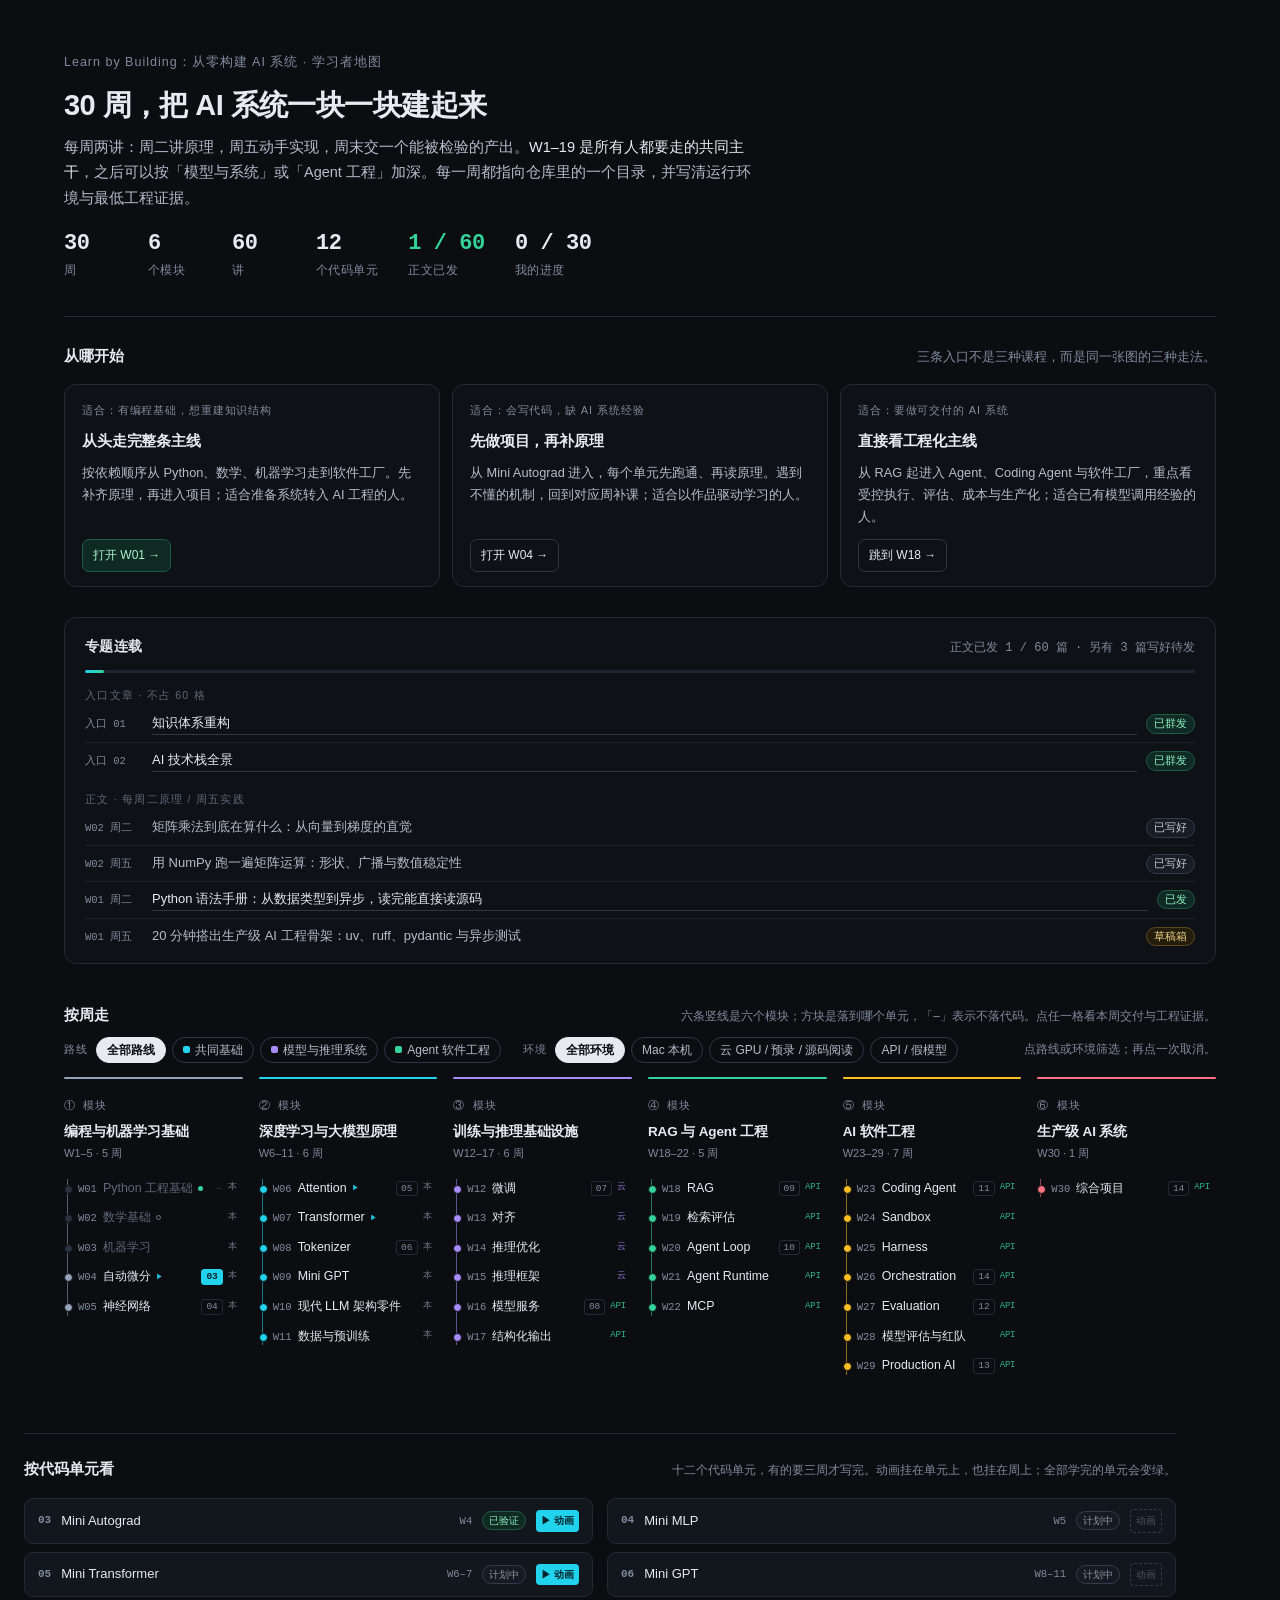
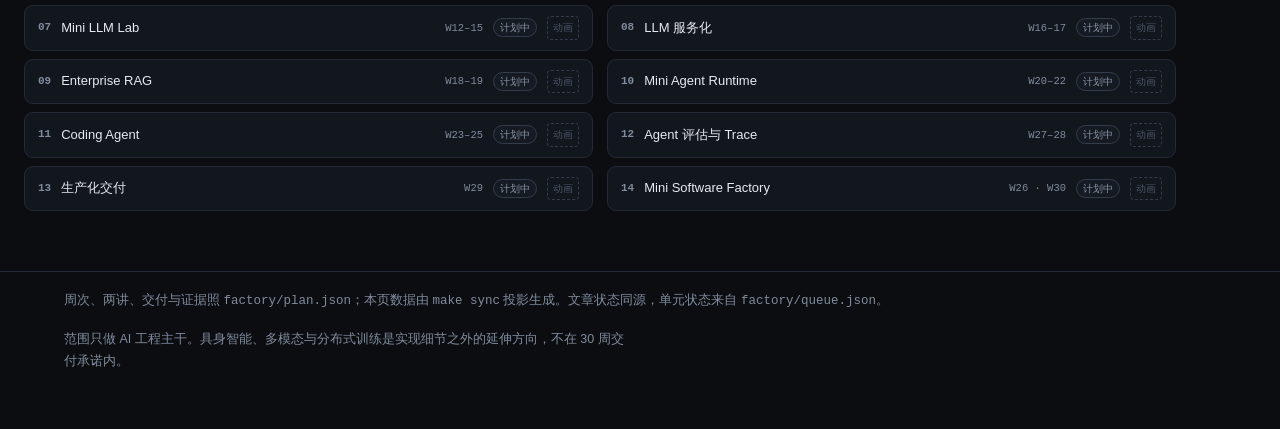
==== index.html @ 2b9fa630 "发布课程地图" ====
<!doctype html>
<html lang="zh-CN">
<head>
<meta charset="UTF-8">
<meta name="viewport" content="width=device-width, initial-scale=1">
<meta name="color-scheme" content="dark">
<title>30 周教学地图 · Learn by Building：从零构建 AI 系统</title>
<meta name="description" content="30 周、6 个模块、60 讲。先走共同主干，再按模型与系统 / Agent 工程分流；每一周都写清交付物、最低工程证据和运行环境。">
<style>
:root{
  --bg:#0b0d11; --bg2:#0e1116; --panel:#12161d; --panel2:#171c25;
  --line:#232a36; --line2:#2e3746;
  --ink:#e7eaf0; --ink2:#b6bdcb; --muted:#818b9c;
  --m1:#94a3b8; --m2:#22d3ee; --m3:#a78bfa; --m4:#34d399; --m5:#fbbf24; --m6:#fb7185;
  --ok:#34d399;
}
*{box-sizing:border-box}
html{-webkit-text-size-adjust:100%;scroll-behavior:smooth}
body{margin:0;background:var(--bg);color:var(--ink);
  font:400 15px/1.75 -apple-system,BlinkMacSystemFont,"PingFang SC","Hiragino Sans GB","Noto Sans SC","Microsoft YaHei",sans-serif;
  -webkit-font-smoothing:antialiased}
.mono{font-family:ui-monospace,SFMono-Regular,"SF Mono",Menlo,Consolas,monospace;font-variant-numeric:tabular-nums}
.wrap{max-width:1200px;margin:0 auto;padding:0 24px}
button{font:inherit}

/* 头 */
header.top{padding:52px 0 0}
.crumb{font-size:12.5px;color:var(--muted);letter-spacing:.08em}
h1{font-size:29px;line-height:1.35;margin:12px 0 10px;letter-spacing:-.02em;font-weight:600}
.lead{color:var(--ink2);font-size:14.5px;margin:0;max-width:700px}
.lead b{color:var(--ink);font-weight:500}
.stats{display:flex;flex-wrap:wrap;gap:30px;margin:22px 0 0}
.stat{min-width:54px}
.stat .v{font:600 22px/1 ui-monospace,monospace;letter-spacing:-.02em;color:var(--ink)}
.stat .v.ok{color:var(--ok)}
.stat .k{font-size:11.5px;color:var(--muted);margin-top:5px;letter-spacing:.04em}
.resume{display:flex;align-items:center;gap:14px;flex-wrap:wrap;margin:20px 0 0}
.resume[hidden]{display:none}
.resume button{cursor:pointer}
#resume-btn{display:inline-flex;align-items:center;gap:8px;background:#0f2a22;border:1px solid #1f5c46;color:#a8f3cd;border-radius:9px;padding:7px 13px;font-size:13px}
#resume-btn:hover{border-color:#2f8a68}
#resume-btn b{font-weight:600;color:#e7eaf0}
.linkbtn{background:none;border:0;color:var(--muted);font-size:12px;text-decoration:underline;text-underline-offset:3px;padding:2px}
.linkbtn:hover{color:var(--ink2)}

/* 入口：先选一条路 */
.entry{margin:36px 0 0;border-top:1px solid var(--line);padding-top:26px}
.ehead{display:flex;justify-content:space-between;align-items:baseline;gap:14px;flex-wrap:wrap;margin-bottom:14px}
.ehead h2{font-size:15px;font-weight:600;margin:0}
.ehead p{margin:0;font-size:12.5px;color:var(--muted)}
.ecards{display:grid;grid-template-columns:repeat(3,minmax(0,1fr));gap:12px}
.ecard{display:flex;flex-direction:column;gap:8px;background:var(--bg2);border:1px solid var(--line);border-radius:12px;padding:16px 17px 14px;text-align:left}
.ecard .who{font-size:11px;letter-spacing:.08em;color:var(--muted)}
.ecard h3{font-size:15px;margin:0;font-weight:600;letter-spacing:-.01em}
.ecard p{margin:0;font-size:12.8px;line-height:1.7;color:var(--ink2);flex:1}
.ecard .go{align-self:flex-start;margin-top:4px;background:transparent;border:1px solid var(--line2);color:var(--ink);border-radius:7px;padding:5px 10px;font-size:12px;cursor:pointer}
.ecard .go:hover{border-color:var(--ink2);background:var(--panel2)}
.ecard .go.primary{background:#0f2a22;border-color:#1f5c46;color:#a8f3cd}
.ecard .go.primary:hover{border-color:#2f8a68}

/* 连载进度 */
.serial{margin:30px 0 0;border:1px solid var(--line);border-radius:12px;background:var(--bg2);padding:16px 20px 10px}
.lv-top{display:flex;justify-content:space-between;align-items:baseline;gap:12px;flex-wrap:wrap}
.lv-top h2{font-size:14px;font-weight:600;margin:0;letter-spacing:.02em;white-space:nowrap}
.lv-n{font:400 12px/1.4 ui-monospace,monospace;color:var(--muted);text-align:right}
.lv-bar{height:3px;border-radius:2px;background:#1d2531;margin:11px 0 2px;overflow:hidden}
.lv-bar i{display:block;height:100%;width:0;background:linear-gradient(90deg,#22d3ee,#34d399);border-radius:2px;transition:width .5s}
.lv-list{margin-top:2px}
.lv-grp{font-size:10.5px;letter-spacing:.12em;color:#5f6878;padding:11px 0 2px}
.lv-item{display:flex;align-items:baseline;gap:9px;padding:7px 0;border-top:1px solid #1b222c;font-size:13px;line-height:1.6}
.lv-grp + .lv-item{border-top:0}
.lv-item .w{font:500 10.5px/1 ui-monospace,monospace;color:var(--muted);flex:none;width:58px;padding-top:3px}
.lv-item .tt{flex:1;min-width:0;color:var(--ink2)}
.lv-item a.tt{color:var(--ink);text-decoration:none;border-bottom:1px solid #2e3746}
.lv-item a.tt:hover{border-color:#22d3ee;color:#a5f3fc}
.lv-more{margin:8px 0 4px;background:none;border:1px dashed var(--line2);color:var(--muted);border-radius:7px;padding:5px 10px;font-size:12px;cursor:pointer}
.lv-more:hover{color:var(--ink2);border-color:#3c4757}
.st{font-size:10.5px;line-height:1.5;padding:1px 7px;border-radius:999px;flex:none;white-space:nowrap}
.st.live{color:#8ef0c4;background:#0f2a22;border:1px solid #1f5c46}
.st.draft{color:#f3d68a;background:#241d0c;border:1px solid #5c4a1f}
.st.written{color:#c4ccda;background:#171c25;border:1px solid #333c4b}
.st.planned{color:#5b6577;background:transparent;border:1px dashed #333c4b}

/* 筛选 */
.filters{display:flex;flex-wrap:wrap;gap:10px 22px;align-items:center;margin:0 0 14px}
.fgroup{display:flex;flex-wrap:wrap;gap:6px;align-items:center}
.fl{font-size:11px;letter-spacing:.1em;color:var(--muted);margin-right:2px}
.fchip{display:inline-flex;align-items:center;gap:5px;background:transparent;border:1px solid var(--line2);color:var(--ink2);border-radius:999px;padding:3px 10px;font-size:12px;cursor:pointer;line-height:1.5}
.fchip i{width:7px;height:7px;border-radius:2px;display:inline-block;background:currentColor}
.fchip:hover{border-color:#465264;color:var(--ink)}
.fchip[aria-pressed="true"]{background:#e7eaf0;border-color:#e7eaf0;color:#0b0d11;font-weight:600}
.fnote{font-size:11.5px;color:var(--muted);margin-left:auto}

/* 六列 */
.striphead{display:flex;justify-content:space-between;align-items:baseline;gap:12px;margin:0 0 8px}
.striphead h2{font-size:15px;font-weight:600;margin:0;white-space:nowrap}
.striphead .p{font-size:12px;color:var(--muted)}
.grid{display:grid;grid-template-columns:repeat(6,minmax(0,1fr));gap:16px;align-items:start}

.col .bar{height:2px;border-radius:2px;margin-bottom:12px}
.col .ch{margin-bottom:10px}
.col .no{font:500 10.5px/1 ui-monospace,monospace;color:var(--muted);letter-spacing:.1em}
.col .nm{display:block;font-size:13.5px;font-weight:600;line-height:1.45;margin-top:5px;letter-spacing:-.01em}
.col .wk{display:block;font-size:11px;color:var(--muted);margin-top:3px}
.col .rail{position:relative;padding-left:14px}
.col .rail::before{content:"";position:absolute;left:3px;top:5px;bottom:5px;width:1px;background:var(--railc,#242c39);opacity:.55}

.row{
  display:flex;align-items:baseline;gap:5px;width:100%;text-align:left;cursor:pointer;
  font:inherit;color:var(--ink);background:transparent;border:0;border-radius:6px;
  padding:5px 6px 5px 0;margin:0 0 1px;position:relative;transition:background .14s,opacity .14s
}
.row::before{
  content:"";position:absolute;left:-14px;top:11px;width:7px;height:7px;border-radius:50%;
  background:var(--dot,#242c39);border:1.5px solid var(--bg);box-sizing:content-box
}
.row:hover{background:var(--panel2)}
.row:focus-visible{outline:2px solid var(--line2);outline-offset:2px}
.row .w{font:500 10.5px/1 ui-monospace,monospace;color:var(--muted);flex:none;width:20px}
.row .t{font-size:12.4px;line-height:1.5;flex:1;min-width:0}
.row .u{font:500 9.5px/1 ui-monospace,monospace;flex:none;color:var(--muted);padding:2px 4px;border-radius:3px;border:1px solid var(--line);align-self:center;margin-top:1px}
.row .u.on{color:#06232a;background:#22d3ee;border-color:#22d3ee;font-weight:700}
.row .u.none{border:0;color:#414a5a;padding:0 1px}
.row .e{font:500 9px/1 ui-monospace,monospace;flex:none;color:var(--muted);align-self:center;opacity:.85;letter-spacing:-.02em}
.row .e.gpu{color:var(--m3)}
.row .e.api{color:var(--m4)}
.row .ck{color:var(--ok);font-size:10px;line-height:1;flex:none;align-self:center}
.row.anim .t::after{content:"▶";font-size:7px;color:#22d3ee;margin-left:5px;vertical-align:middle;opacity:.9}
.row.dimbase .t{color:#5f6878}
.row.dim{opacity:.28}
.row.dim:hover{background:transparent}
.row.done .t{color:#6d7788}
.row.done .t::before{content:"";display:inline-block;width:5px;height:5px;border-radius:50%;background:var(--ok);margin-right:6px;vertical-align:middle;opacity:.9}

/* 单元轨道 */
.unitsec{margin:52px 0 0}
.uh{display:flex;justify-content:space-between;align-items:baseline;gap:12px;border-top:1px solid var(--line);padding-top:22px;margin-bottom:4px}
.uh h2{font-size:15px;font-weight:600;margin:0;white-space:nowrap}
.uh .p{font-size:12px;color:var(--muted);max-width:520px;text-align:right}
.utrack{display:grid;grid-template-columns:repeat(2,minmax(0,1fr));gap:8px 14px;margin-top:16px}
.ucard{
  display:flex;align-items:center;gap:10px;width:100%;text-align:left;
  background:var(--panel);border:1px solid var(--line);border-radius:9px;
  padding:10px 13px;font:inherit;color:var(--ink);transition:border-color .15s,background .15s
}
.ucard:hover{border-color:var(--line2);background:var(--panel2)}
.ucard.done{border-color:#1f5c46}
.ucard .n{font:600 11px/1 ui-monospace,monospace;color:var(--muted);flex:none}
.ucard .nm{font-size:13px;font-weight:500;flex:1;min-width:0;white-space:nowrap;overflow:hidden;text-overflow:ellipsis}
.ucard .wks{font:400 10.5px/1 ui-monospace,monospace;color:var(--muted);flex:none}
.ucard .st{font-size:10px;padding:1px 6px;border-radius:999px;flex:none}
.ucard .st.ok{color:#8ef0c4;background:#0f2a22;border:1px solid #1f5c46}
.ucard .st.plan{color:#8a94a6;background:#161b23;border:1px solid #333c4b}
.ucard .sw{font-size:10px;color:#06232a;background:#22d3ee;border-radius:4px;padding:2px 5px;flex:none;font-weight:700}
.ucard .sw.off{color:#4b5464;background:transparent;border:1px dashed #333c4b;font-weight:400}

/* 抽屉 */
.scrim{position:fixed;inset:0;background:rgba(4,6,10,.62);backdrop-filter:blur(2px);opacity:0;pointer-events:none;transition:opacity .22s;z-index:70}
.scrim.on{opacity:1;pointer-events:auto}
.drawer{
  position:fixed;z-index:80;top:0;right:0;bottom:0;width:min(500px,100vw);
  background:var(--panel);border-left:1px solid var(--line2);box-shadow:-24px 0 60px rgba(0,0,0,.5);
  transform:translateX(102%);visibility:hidden;
  transition:transform .3s cubic-bezier(.2,.8,.2,1),visibility 0s linear .3s;
  overflow-y:auto;padding:26px 26px 44px
}
.drawer.open{transform:none;visibility:visible;transition:transform .3s cubic-bezier(.2,.8,.2,1),visibility 0s}
.drawer .x{position:absolute;top:16px;right:16px;width:30px;height:30px;border-radius:50%;
  border:1px solid var(--line2);background:var(--panel2);color:var(--ink2);font-size:15px;line-height:1;cursor:pointer}
.drawer .x:hover{border-color:var(--ink2);color:var(--ink)}
.dhead{border-bottom:1px solid var(--line);padding-bottom:16px;margin-bottom:18px}
.chips{display:flex;flex-wrap:wrap;gap:6px;margin-bottom:10px}
.chip{display:inline-flex;align-items:center;gap:5px;font-size:11.5px;color:var(--ink2);border:1px solid var(--line2);border-radius:999px;padding:1px 9px}
.chip i{width:8px;height:8px;border-radius:2px;display:inline-block}
.chip.wk{color:#06232a;background:#e7eaf0;border-color:#e7eaf0;font-weight:700;font-family:ui-monospace,monospace}
.chip.env.local{color:#c4ccda}
.chip.env.gpu{color:#d7c9ff;border-color:#4a3c72}
.chip.env.api{color:#a8f3cd;border-color:#1f5c46}
.drawer h3{font-size:23px;line-height:1.4;margin:0;font-weight:600;letter-spacing:-.015em;padding-right:34px}
.pair{display:grid;grid-template-columns:1fr 1fr;gap:10px;margin:0 0 18px}
.pair .p{background:var(--panel2);border:1px solid var(--line);border-radius:9px;padding:11px 13px}
.pair .p .d{display:flex;align-items:center;gap:6px;font-size:10.5px;color:var(--muted);letter-spacing:.06em;margin-bottom:5px}
.pair .p .t{font-size:13px;line-height:1.55;color:var(--ink)}
.pair .p .lnk{display:inline-block;margin-top:7px;font-size:11.5px;color:#a5f3fc;text-decoration:none;border-bottom:1px solid #1f5c46}
.pair .p .lnk:hover{border-color:#22d3ee}
.pub{display:inline-block;width:5px;height:5px;border-radius:50%;margin-left:5px;vertical-align:middle;flex:none}
.pub.live{background:#34d399}
.pub.draft{background:#fbbf24}
.pub.written{background:transparent;border:1px solid #6b7789}
.fld{margin:0 0 18px}
.fld .lb{font-size:11px;letter-spacing:.1em;color:var(--muted);margin-bottom:6px}
.fld p{margin:0;font-size:14px;color:var(--ink2);line-height:1.75}
.fld .val{font-size:14px;color:var(--ink);background:var(--panel2);border-left:2px solid var(--ok);border-radius:0 6px 6px 0;padding:7px 12px}
.fld .val.proof{border-left-color:#22d3ee;color:var(--ink2);font-size:13.5px;line-height:1.7}
.fld .envline{font-size:13.5px;color:var(--ink2);line-height:1.7}
.fld .envline b{color:var(--ink);font-weight:500}
.donebtn{display:flex;justify-content:space-between;align-items:center;gap:12px;width:100%;
  background:transparent;border:1px dashed var(--line2);border-radius:9px;padding:10px 14px;
  color:var(--ink2);font-size:13.5px;cursor:pointer;margin:2px 0 16px;text-align:left}
.donebtn:hover{border-color:#465264;color:var(--ink)}
.donebtn.on{background:#0f2a22;border:1px solid #1f5c46;color:#a8f3cd}
.donebtn small{color:var(--muted);font-size:11px}
.donebtn.on small{color:#6fae93}
.acts{display:flex;flex-direction:column;gap:8px}
.acts a,.acts .dis{
  display:flex;align-items:center;justify-content:space-between;gap:10px;
  padding:10px 14px;border:1px solid var(--line2);border-radius:9px;
  text-decoration:none;font:inherit;font-size:13.5px;color:var(--ink);background:var(--panel2)
}
.acts a:hover{border-color:var(--ink2)}
.acts .go{border-color:#1f5c46;background:#0f2a22;color:#a8f3cd}
.acts .go:hover{border-color:#2f8a68}
.acts .dis{border-style:dashed;color:#5b6577;cursor:default}
.acts small{color:var(--muted);font-size:11.5px}
.acts .dis small{color:#5b6577}
.dnav{display:flex;justify-content:space-between;gap:8px;margin-top:22px;border-top:1px solid var(--line);padding-top:14px}
.dnav button{background:transparent;border:0;color:var(--muted);font:inherit;font-size:12.5px;cursor:pointer;padding:4px 0;text-align:left}
.dnav button:hover{color:var(--ink)}

footer{margin:60px 0 0;border-top:1px solid var(--line);font-size:12.5px;color:var(--muted)}
footer .wrap{display:flex;justify-content:space-between;gap:16px;flex-wrap:wrap;padding-top:18px;padding-bottom:56px}
footer .note{max-width:560px}

@media(max-width:1000px){
  .grid{grid-template-columns:repeat(3,minmax(0,1fr))}
  .utrack{grid-template-columns:1fr}
  .uh{flex-direction:column}.uh .p{text-align:left}
  .ecards{grid-template-columns:1fr}
  .fnote{margin-left:0;width:100%}
}
@media(max-width:620px){
  .grid{grid-template-columns:repeat(2,minmax(0,1fr));gap:14px}
  h1{font-size:23px}
  .pair{grid-template-columns:1fr}
  .drawer{padding:22px 18px 40px}
  .row .e{display:none}
}
@media(prefers-reduced-motion:reduce){
  html{scroll-behavior:auto}
  .row,.fchip,.ucard,.drawer,.scrim,.lv-bar i{transition:none}
}
</style>
</head>
<body>

<header class="top"><div class="wrap">
  <div class="crumb">Learn by Building：从零构建 AI 系统 · 学习者地图</div>
  <h1>30 周，把 AI 系统一块一块建起来</h1>
  <p class="lead">每周两讲：周二讲原理，周五动手实现，周末交一个能被检验的产出。<b>W1–19 是所有人都要走的共同主干</b>，之后可以按「模型与系统」或「Agent 工程」加深。每一周都指向仓库里的一个目录，并写清运行环境与最低工程证据。</p>
  <div class="stats" id="stats"></div>
  <div class="resume" id="resume" hidden>
    <button id="resume-btn" type="button">继续上次：<b id="resume-t"></b> →</button>
    <button id="reset-done" class="linkbtn" type="button">清空我的进度</button>
  </div>
</div></header>

<div class="wrap">
  <section class="entry" aria-labelledby="entry-h">
    <div class="ehead">
      <h2 id="entry-h">从哪开始</h2>
      <p>三条入口不是三种课程，而是同一张图的三种走法。</p>
    </div>
    <div class="ecards">
      <div class="ecard">
        <span class="who">适合：有编程基础，想重建知识结构</span>
        <h3>从头走完整条主线</h3>
        <p>按依赖顺序从 Python、数学、机器学习走到软件工厂。先补齐原理，再进入项目；适合准备系统转入 AI 工程的人。</p>
        <button class="go primary" type="button" data-open="1">打开 W01 →</button>
      </div>
      <div class="ecard">
        <span class="who">适合：会写代码，缺 AI 系统经验</span>
        <h3>先做项目，再补原理</h3>
        <p>从 Mini Autograd 进入，每个单元先跑通、再读原理。遇到不懂的机制，回到对应周补课；适合以作品驱动学习的人。</p>
        <button class="go" type="button" data-open="4">打开 W04 →</button>
      </div>
      <div class="ecard">
        <span class="who">适合：要做可交付的 AI 系统</span>
        <h3>直接看工程化主线</h3>
        <p>从 RAG 起进入 Agent、Coding Agent 与软件工厂，重点看受控执行、评估、成本与生产化；适合已有模型调用经验的人。</p>
        <button class="go" type="button" id="go-agent">跳到 W18 →</button>
      </div>
    </div>
  </section>
</div>

<div class="wrap">
  <section class="serial" aria-labelledby="lv-h">
    <div class="lv-top">
      <h2 id="lv-h">专题连载</h2>
      <span class="lv-n" id="lv-n"></span>
    </div>
    <div class="lv-bar" aria-hidden="true"><i id="lv-fill"></i></div>
    <div class="lv-list" id="lv-list"></div>
  </section>
</div>

<div class="wrap" style="margin-top:38px">
  <div class="striphead">
    <h2>按周走</h2>
    <span class="p">六条竖线是六个模块；方块是落到哪个单元，「–」表示不落代码。点任一格看本周交付与工程证据。</span>
  </div>
  <div class="filters" id="filters">
    <div class="fgroup" data-k="track"><span class="fl">路线</span></div>
    <div class="fgroup" data-k="env"><span class="fl">环境</span></div>
    <span class="fnote" id="fnote"></span>
  </div>
  <div class="grid" id="grid"></div>
</div>

<section class="wrap unitsec">
  <div class="uh">
    <h2>按代码单元看</h2>
    <span class="p">十二个代码单元，有的要三周才写完。动画挂在单元上，也挂在周上；全部学完的单元会变绿。</span>
  </div>
  <div class="utrack" id="utrack"></div>
</section>

<footer><div class="wrap">
  <span>周次、两讲、交付与证据照 <span class="mono">factory/plan.json</span>；本页数据由 <span class="mono">make sync</span> 投影生成。文章状态同源，单元状态来自 <span class="mono">factory/queue.json</span>。</span>
  <span class="note">范围只做 AI 工程主干。具身智能、多模态与分布式训练是实现细节之外的延伸方向，不在 30 周交付承诺内。</span>
</div></footer>

<div class="scrim" id="scrim"></div>
<aside class="drawer" id="drawer" role="dialog" aria-modal="true" aria-labelledby="drawer-title" aria-hidden="true"></aside>

<script>
/* plan:start */
/* 由 scripts/plan_sync.py 从 plan.json + queue.json 生成，勿手改（make sync） */
const MODULES = [
  {id:'m1', no:'①', name:'编程与机器学习基础', weeks:'W1–5', color:'#94a3b8',
   desc:'先把工具链、数学直觉和梯度下降跑通。前三周没有代码单元，是 03 的前置。'},
  {id:'m2', no:'②', name:'深度学习与大模型原理', weeks:'W6–11', color:'#22d3ee',
   desc:'注意力 → Transformer → 分词 → GPT → 架构零件 → 数据。六周下来，一个语言模型的每个零件都亲手写过。'},
  {id:'m3', no:'③', name:'训练与推理基础设施', weeks:'W12–17', color:'#a78bfa',
   desc:'微调、对齐、推理优化、推理框架、服务化、结构化输出。模型能跑之后，问题变成怎么用得动、用得起、输出能不能被程序接住。'},
  {id:'m4', no:'④', name:'RAG 与 Agent 工程', weeks:'W18–22', color:'#34d399',
   desc:'把模型变成系统。RAG 解决「它不知道」，Agent Runtime 解决「它做不完」，MCP 解决「它接不上」。'},
  {id:'m5', no:'⑤', name:'AI 软件工程', weeks:'W23–29', color:'#fbbf24',
   desc:'让模型去改代码。难点不在生成，在受控、可验证、可回滚；Harness 与评估是这一段的骨架。'},
  {id:'m6', no:'⑥', name:'生产级 AI 系统', weeks:'W30', color:'#fb7185',
   desc:'综合项目。前面所有零件串成一条从需求到 PR 的流水线。'},
];

const TRACKS = [
  {id:'core', name:'共同基础', color:'#22d3ee', weeks:[1, 2, 3, 4, 5, 6, 7, 8, 9, 10, 11], desc:'Python、数学、机器学习、Autograd、MLP、Transformer、Tokenizer 与 Mini GPT。学完一个语言模型的每个零件，再决定往哪条线走。'},
  {id:'model', name:'模型与推理系统', color:'#a78bfa', weeks:[12, 13, 14, 15, 16, 17, 27, 28, 29], desc:'训练、微调、对齐、推理优化、推理框架与服务化；W27–29 回到评估与生产化。作品：Mini LLM Lab、LLM 服务。不承诺分布式训练实现与算子/编译器开发，软件栈只读到源码层。'},
  {id:'agent', name:'Agent 软件工程', color:'#34d399', weeks:[14, 15, 16, 17, 18, 19, 20, 21, 22, 23, 24, 25, 26, 27, 28, 29, 30], desc:'W14–17 补推理基础与服务化，W18 起进入 RAG、Agent Runtime、Coding Agent 与软件工厂；W27–29 与模型线合流到评估与生产化。W12–13 微调/对齐为选修。'},
];

const WEEKS = [
  {w:1, m:'m1', t:'Python 工程基础', th:'Python 语法与惯用法全览：读到能读源码', pr:'搭建可测试的 LLM 客户端工程骨架', ac:'可运行项目骨架（含离线单测）', env:'local', proof:'pytest 全绿，测试注入 dummy key、不依赖真实 API key；ruff 与 mypy 通过；未配置 key 时启动报 ValidationError。', p:[{s:'theory', t:'Python 语法手册：从数据类型到异步，读完能直接读源码', st:'live', url:'https://mp.weixin.qq.com/s?__biz=MzYyNDcwNzQzMg==&mid=2247484901&idx=1&sn=e11b66ea460ec1680c7d186e06a924df'}, {s:'practice', t:'20 分钟搭出生产级 AI 工程骨架：uv、ruff、pydantic 与异步测试', st:'draft'}], u:null},
  {w:2, m:'m1', t:'数学基础', th:'向量、矩阵与梯度直觉', pr:'用 NumPy 实现矩阵运算实验', ac:'数值实验 Notebook', env:'local', proof:'矩阵乘法与梯度数值能对上手算；Notebook 从空环境可重跑。', p:[{s:'theory', t:'矩阵乘法到底在算什么：从向量到梯度的直觉', st:'written'}, {s:'practice', t:'用 NumPy 跑一遍矩阵运算：形状、广播与数值稳定性', st:'written'}], u:null},
  {w:3, m:'m1', t:'机器学习', th:'线性回归与梯度下降', pr:'从零训练线性回归', ac:'loss 曲线与预测', env:'local', proof:'固定种子下 loss 曲线可复现；训练集与测试集指标分开报告。', u:null},
  {w:4, m:'m1', t:'自动微分', th:'计算图与链式法则', pr:'实现 Mini Autograd', ac:'自动求导测试', env:'local', proof:'数值微分对拍通过；同一计算图连续两次运行结果逐字节一致。', u:'03'},
  {w:5, m:'m1', t:'神经网络', th:'MLP、激活函数与优化器', pr:'实现并训练 Mini MLP', ac:'可复现实验', env:'local', proof:'矩阵实现比标量实现有量级提速；softmax 在极端输入下不溢出。', u:'04'},
  {w:6, m:'m2', t:'Attention', th:'Q/K/V 与注意力计算', pr:'实现 Self-Attention', ac:'张量形状与单测', env:'local', proof:'单头与多头输出形状可对照；掩码写错能被单测抓到。', u:'05'},
  {w:7, m:'m2', t:'Transformer', th:'Transformer Block 结构', pr:'实现 Decoder Block', ac:'最小模型模块', env:'local', proof:'Decoder Block 输出形状与因果性测试通过；残差与 LayerNorm 位置有对照。', u:'05'},
  {w:8, m:'m2', t:'Tokenizer', th:'BPE 与 Token 化', pr:'实现简化 BPE Tokenizer', ac:'编码/解码实验', env:'local', proof:'编码后再解码可还原原文；特殊 token 与未知字符行为有测试。', u:'06'},
  {w:9, m:'m2', t:'Mini GPT', th:'GPT 训练与生成全流程', pr:'训练字符级 Mini GPT', ac:'可生成文本模型', env:'local', proof:'固定种子可复现；能生成连贯短文本；语料规模与算力上限写清楚。', u:'06'},
  {w:10, m:'m2', t:'现代 LLM 架构零件', th:'RoPE、RMSNorm、SwiGLU、MoE', pr:'给 Mini GPT 换 RoPE 或 RMSNorm，并估算稠密/MoE 的激活参数与显存', ac:'loss、参数量、激活参数与显存估算表', env:'local', proof:'换成 RoPE 或 RMSNorm 的前后对照；loss、参数量与激活参数可复跑；显存只做估算并写清假设（不做本机实测对照）。', u:'06'},
  {w:11, m:'m2', t:'数据与预训练', th:'训练数据管线', pr:'复用 Mini GPT 搭数据管线与监控，记录训练预算', ac:'可复现训练脚本 + 数据统计 + 预算表', env:'local', proof:'数据统计与去重报告；训练脚本一键复跑；loss 监控与训练预算有记录。', u:'06'},
  {w:12, m:'m3', t:'微调', th:'SFT、LoRA、QLoRA 与蒸馏的边界', pr:'在固定算力预算下完成 LoRA/QLoRA 对照', ac:'微调前后对比 + 成本表（标注硬件）', env:'gpu', proof:'微调前后指标对比；模型、数据量、硬件、耗时与费用全部标注；写清为什么选这个 PEFT 方案；说明蒸馏能迁移什么、不能迁移什么。', u:'07'},
  {w:13, m:'m3', t:'对齐', th:'偏好优化：RLHF、DPO、GRPO 与 RLVR 的区别', pr:'在 finetune/ 实现简化 DPO，并对比 DPO/GRPO 的数据与算力要求', ac:'指标与案例分析 + 方法取舍（标注硬件）', env:'gpu', proof:'DPO 实验有偏好数据与指标；失败样例能归因；写清为什么选 DPO 而不是 PPO/GRPO，以及数据与算力代价。', u:'07'},
  {w:14, m:'m3', t:'推理优化', th:'Prefill、Decode、KV Cache', pr:'在 inference/ 比较精度、批处理与后端配置', ac:'延迟/吞吐/成本报告（标注硬件与软件栈）+ 效率对照表', env:'gpu', proof:'固定模型、输入长度与并发，报告 TTFT、吞吐与 p95；记录驱动、框架、算子库版本与单位请求成本；MoE、蒸馏、量化同表对照，写明各自省什么、什么条件下失效。', u:'07'},
  {w:15, m:'m3', t:'推理框架', th:'PagedAttention、请求调度与软件栈分层', pr:'读 vLLM/SGLang 的调度与 KV Cache，并在云 GPU 或预录上验证', ac:'吞吐/显存/首 token + 软件栈分层报告', env:'gpu', proof:'同一模型不同配置的吞吐、显存与首 token 报告；写清驱动/运行时/算子/框架各层版本与限制；云 GPU 或预录来源可追溯。', u:'07'},
  {w:16, m:'m3', t:'模型服务', th:'API、流式输出与可靠性', pr:'构建可切换后端的 LLM 服务（假模型/本地/云 API）', ac:'可调用服务 + 部署边界说明 + 单次请求成本估算', env:'api', proof:'无 GPU、无 API key 时用假模型跑通；流式、超时、重试与限流有测试；写清部署位置、访问边界、数据留存与单次请求成本。', u:'08'},
  {w:17, m:'m3', t:'结构化输出', th:'约束解码与 JSON schema', pr:'给服务加输出校验、降级与后端差异测试', ac:'解析失败率与延迟增量对比', env:'api', proof:'解析失败率前后对比；非法 JSON 有重试与降级路径；记录不同后端对 schema 与约束解码的支持差异。', u:'08'},
  {w:18, m:'m4', t:'RAG', th:'文档到检索增强生成', pr:'构建基础 RAG', ac:'带引用问答', env:'api', proof:'回答带引用；检索命中与失败案例各保留一组。', u:'09'},
  {w:19, m:'m4', t:'检索评估', th:'Hybrid Search 与 Reranker', pr:'构建检索评测集', ac:'Recall/相关性报告', env:'api', proof:'评测集固定；Recall 与相关性报告可复跑；Reranker 前后有对比。', u:'09'},
  {w:20, m:'m4', t:'Agent Loop', th:'ReAct、工具调用与状态', pr:'实现 Mini Agent Loop + 5 条回归用例', ac:'可调用工具的 Agent + 通过率基线', env:'api', proof:'5 条回归用例可复跑；工具调用有 Trace；危险操作被拦截；其中一条用例记录单次任务的模型调用次数与 token 消耗。', u:'10'},
  {w:21, m:'m4', t:'Agent Runtime', th:'工具注册、记忆与追踪', pr:'实现 Tool Registry', ac:'可追踪运行记录', env:'api', proof:'工具注册、权限与预算生效；一次失败能定位到具体步骤。', u:'10'},
  {w:22, m:'m4', t:'MCP', th:'能力发现与调用的标准接口', pr:'写最小 MCP server 与 client', ac:'可被调用的 MCP 工具', env:'api', proof:'最小 MCP server/client 可被调用；能力发现与错误路径有记录。', u:'10'},
  {w:23, m:'m5', t:'Coding Agent', th:'仓库上下文与任务拆解', pr:'构建只读仓库问答 Agent', ac:'仓库分析报告', env:'api', proof:'完成一个真实 Issue；有 diff 与 Trace；越权路径被拒绝。', u:'11'},
  {w:24, m:'m5', t:'Sandbox', th:'执行隔离与 Git Worktree', pr:'实现受控命令执行', ac:'隔离执行实验', env:'api', proof:'隔离执行实验；命令白名单与超时生效；越界写入被拒绝。', u:'11'},
  {w:25, m:'m5', t:'Harness', th:'模型之外的运行与控制层', pr:'同一模型换两套 Harness 对照', ac:'成功率与失败分布（复用 W20 回归集）', env:'api', proof:'同一模型换两套 Harness 的成功率对比；失败分布可解释（复用 W20 用例）。', u:'11'},
  {w:26, m:'m5', t:'Orchestration', th:'任务图与并行协作', pr:'实现任务编排器', ac:'多步骤任务运行', env:'api', proof:'多步骤任务可跑；并行冲突有处理；失败后可恢复。', u:'14'},
  {w:27, m:'m5', t:'Evaluation', th:'Agent 测试与 Trace', pr:'把 W20 回归集扩成评估与回归测试，并固定模型/硬件/预算', ac:'评估报告 + 回归基线 + 评测成本', env:'api', proof:'回归基线可复跑；失败样例能归因到步骤；改动前后可对比；记录模型版本、硬件与单次评测成本。', u:'12'},
  {w:28, m:'m5', t:'模型评估与红队', th:'模型评估：benchmark、LLM-as-judge 与评测集（双主题，与周五各自独立）', pr:'模型评估；Agent 红队：工具注入、越权与数据外泄（仅限自有系统）', ac:'模型评估报告 + 红队报告与拦截点', env:'api', proof:'评测集与 LLM-as-judge 局限写清楚；红队报告注明授权范围与拦截点；列出模型、数据与工具三类资产的访问边界。', u:'12'},
  {w:29, m:'m5', t:'Production AI', th:'安全、成本、观测与部署', pr:'为项目加入监控、限额、部署边界与上游算力不可用降级', ac:'部署版服务 + 一次算力中断演练', env:'api', proof:'一次上游算力/模型服务中断演练；超限与区域/访问边界有明确行为；能定位到单次请求并核算成本。', u:'13'},
  {w:30, m:'m6', t:'综合项目', th:'Software Factory 架构', pr:'端到端构建与演示，带预算上限与模型路由', ac:'可演示的 Mini Factory + 成本上限', env:'api', proof:'完整演示一次交付；门禁不过不产出；失败可恢复；整条流水线有预算上限与模型切换策略；写明无最新 GPU、预算受限时做了哪些取舍。', u:'14'},
];

const UNITS = [
  {no:'03', name:'Mini Autograd', id:'03-mini-autograd', stage:'verified', wks:'W4', anim:'anim/backprop.html'},
  {no:'04', name:'Mini MLP', id:'04-mini-mlp', stage:'planned', wks:'W5'},
  {no:'05', name:'Mini Transformer', id:'05-mini-transformer', stage:'planned', wks:'W6–7', anim:'anim/attention.html'},
  {no:'06', name:'Mini GPT', id:'06-mini-gpt', stage:'planned', wks:'W8–11'},
  {no:'07', name:'Mini LLM Lab', id:'07-mini-llm-lab', stage:'planned', wks:'W12–15'},
  {no:'08', name:'LLM 服务化', id:'08-llm-serving', stage:'planned', wks:'W16–17'},
  {no:'09', name:'Enterprise RAG', id:'09-enterprise-rag', stage:'planned', wks:'W18–19'},
  {no:'10', name:'Mini Agent Runtime', id:'10-mini-agent-runtime', stage:'planned', wks:'W20–22'},
  {no:'11', name:'Coding Agent', id:'11-coding-agent', stage:'planned', wks:'W23–25'},
  {no:'12', name:'Agent 评估与 Trace', id:'12-agent-evaluation', stage:'planned', wks:'W27–28'},
  {no:'13', name:'生产化交付', id:'13-production-ai', stage:'planned', wks:'W29'},
  {no:'14', name:'Mini Software Factory', id:'14-mini-software-factory', stage:'planned', wks:'W26 · W30'},
];

const INTRO = [
  {no:'01', name:'知识体系重构', stage:'shipped', article:'https://mp.weixin.qq.com/s/FQVkmiM4DoyvUVeIgDTH9w'},
  {no:'02', name:'AI 技术栈全景', stage:'shipped', article:'https://mp.weixin.qq.com/s?__biz=MzYyNDcwNzQzMg==&mid=2247484862&idx=1&sn=2cf8157bf8437259883176b1f02f8b5e'},
];

const EXTENSIONS = [
  {name:'具身智能', after:'完成 W11 共同基础后', desc:'机器人学、仿真、运动规划、控制、VLA 与 Sim-to-Real。需要额外硬件与更长周期，不在 30 周交付承诺内。'},
  {name:'分布式训练与模型研发', after:'完成模型与推理系统后', desc:'并行策略、通信、MoE 训练与数据工程。当前课程只讲到原理层，没有实现单元。'},
  {name:'异构计算与芯片软件栈', after:'完成 W14–15 后', desc:'GPU/NPU 架构、算子、编译器与运行时。当前只在推理框架里讲平台差异，不做跨硬件基准。'},
];

const INDUSTRY = [
  {id:'compute-flow', name:'算力流向与部署边界', weeks:[16, 29], question:'模型部署在哪、谁能访问、云算力配额与数据留存如何约束系统设计？', desc:'管制对象从芯片流向延伸到算力流向。课程不讨论政策立场，只训练工程师把部署位置、远程访问、配额与数据边界写进设计。', evidence:'部署边界说明 + 一次上游算力/模型服务中断的降级演练。'},
  {id:'hetero-stack', name:'异构平台与软件栈', weeks:[14, 15, 16], question:'同一模型换硬件或后端，驱动、框架、算子、量化如何影响可移植性？', desc:'CUDA 的壁垒不只是接口，而是算子库、编译器、通信库与工具链。没有目标硬件时做源码阅读、后端矩阵与调度模拟，不伪造基准。', evidence:'至少两种后端的矩阵报告：版本、支持算子、精度差异、吞吐与失败模式。'},
  {id:'compute-density', name:'单位算力效率', weeks:[10, 12, 13, 14], question:'MoE、稀疏注意力、LoRA/QLoRA、量化、蒸馏与 RL，各自在省什么、代价是什么？', desc:'算法与工程优化能显著改变单位算力的模型能力，但不等于摆脱硬件依赖。每种方法都要给出固定预算下的效果/成本对照。', evidence:'固定模型与预算下的效果、显存/时延与费用对照表，写清假设。'},
  {id:'cluster-reliability', name:'集群与可靠性', weeks:[15, 27, 29], question:'通信、调度、故障恢复与观测，在大规模集群里如何成立？', desc:'国产平台要证明的不是单卡峰值，而是大规模集群的稳定性与软件适配。课程用调度模拟、源码阅读和故障演练替代不可得的集群实测。', evidence:'调度/KV Cache 源码阅读记录 + 一次超时、重试、降级与恢复的演练。'},
  {id:'cost-procurement', name:'成本与采购约束', weeks:[12, 14, 16, 29], question:'显存、互联、云费用、配额与预算，如何进入技术选型？', desc:'把「用得起」变成可计算的约束：每个训练/推理/服务实验都要能回答花多少钱、钱花在哪、换方案能省多少。', evidence:'一张可复算的成本表：模型、硬件、时长、单价、来源与敏感性分析。'},
];
/* plan:end */

/* ===== 基础工具 ===== */
const $ = s => document.querySelector(s);
const pad = n => String(n).padStart(2, '0');
const esc = s => String(s).replace(/[&<>"']/g, c => ({'&':'&amp;','<':'&lt;','>':'&gt;','"':'&quot;',"'":'&#39;'}[c]));
const U = k => UNITS.find(u => u.no === k);
const modOf = m => MODULES.find(x => x.id === m);
const weekOf = w => WEEKS.find(x => x.w === w);
const MAXW = WEEKS.reduce((n, x) => Math.max(n, x.w), 1);
const FIRST_CODE = UNITS[0] ? UNITS[0].id : '03-mini-autograd';
const ENV = {
  local: {short:'本', label:'Mac 本机', note:'CPU/MPS 即可完成，不依赖 GPU。'},
  gpu:   {short:'云', label:'云 GPU / 预录 / 源码阅读', note:'三级降级：有卡就实测并标注型号、显存与费用；没有卡用预录结果或只读源码，报告里必须写清数字来自哪一级。'},
  api:   {short:'API', label:'API / 假模型', note:'没有 GPU 也能跑；模型调用可用 API，或用假模型跑通主干链路。'}
};
const trackOfWeek = w => TRACKS.filter(t => t.weeks.includes(w));

/* 本机进度：只存 done 周次与最后一次打开的周 */
const STORE_KEY = 'lbb-map-progress-v1';
const progress = (() => {
  try {
    const raw = JSON.parse(localStorage.getItem(STORE_KEY) || '{}');
    return {done: new Set(Array.isArray(raw.done) ? raw.done.filter(Number.isInteger) : []),
            last: Number.isInteger(raw.last) ? raw.last : null};
  } catch (e) { return {done:new Set(), last:null}; }
})();
function saveProgress(){
  try {
    localStorage.setItem(STORE_KEY, JSON.stringify({done:[...progress.done].sort((a,b)=>a-b), last:progress.last}));
  } catch (e) { /* file:// 或隐私模式下静默降级 */ }
}

/* ===== 文章状态 ===== */
const SLOTS = WEEKS.length * 2;
const POSTS = WEEKS.flatMap(x => (x.p || []).map(p => ({...p, w:x.w})));
const ST_TEXT = {live:'已发', draft:'草稿箱', written:'已写好', planned:'未写'};
const slotOf = (x, s) => (x.p || []).find(p => p.s === s || p.s === 'both');
const markOf = x => {
  const ps = x.p || [];
  if (ps.some(p => p.st === 'live')) return 'live';
  if (ps.some(p => p.st === 'draft')) return 'draft';
  if (ps.length) return 'written';
  return '';
};
const livePosts = POSTS.filter(p => p.st === 'live');
const pendingPosts = POSTS.filter(p => p.st === 'draft' || p.st === 'written');

/* ===== 头部统计 ===== */
function renderStats(){
  const done = progress.done.size;
  $('#stats').innerHTML = [
    [WEEKS.length, '周', ''],
    [MODULES.length, '个模块', ''],
    [SLOTS, '讲', ''],
    [UNITS.length, '个代码单元', ''],
    [`${livePosts.length} / ${SLOTS}`, '正文已发', '#34d399'],
    [`${done} / ${WEEKS.length}`, '我的进度', done ? '#34d399' : '']
  ].map(([v, k, c]) => `<div class="stat"><div class="v"${c ? ` style="color:${c}"` : ''}>${v}</div><div class="k">${k}</div></div>`).join('');

  const resume = $('#resume');
  const last = progress.last ? weekOf(progress.last) : null;
  if (last) {
    resume.hidden = false;
    $('#resume-t').textContent = `W${pad(last.w)} ${last.t}`;
  } else {
    resume.hidden = true;
  }
}

/* ===== 连载区 ===== */
let serialOpen = false;
function renderSerial(){
  const list = $('#lv-list');
  const pct = SLOTS ? (livePosts.length / SLOTS * 100).toFixed(1) : 0;
  $('#lv-fill').style.width = pct + '%';
  $('#lv-n').textContent =
    `正文已发 ${livePosts.length} / ${SLOTS} 篇` +
    (pendingPosts.length ? ` · 另有 ${pendingPosts.length} 篇写好待发` : '');

  let html = '<div class="lv-grp">入口文章 · 不占 60 格</div>';
  if (!INTRO.length) {
    html += `<div class="lv-item"><span class="w">—</span><span class="tt" style="color:#5b6577">未登记</span></div>`;
  }
  INTRO.forEach(i => {
    html += `<div class="lv-item"><span class="w">入口 ${i.no}</span>` +
      (i.article
        ? `<a class="tt" href="${esc(i.article)}" target="_blank" rel="noopener">${esc(i.name)}</a><span class="st live">已群发</span>`
        : `<span class="tt">${esc(i.name)}</span><span class="st ${i.stage === 'shipped' ? 'live' : 'draft'}">${i.stage === 'shipped' ? '已群发' : '草稿箱待发'}</span>`) +
      `</div>`;
  });

  html += '<div class="lv-grp">正文 · 每周二原理 / 周五实践</div>';
  if (!POSTS.length) {
    html += `<div class="lv-item"><span class="w">—</span><span class="tt" style="color:#5b6577">正文还没登记。写好的稿子先排在这里，发出后变成链接。</span></div>`;
    list.innerHTML = html;
    return;
  }
  const sorted = POSTS.slice().sort((a, b) => b.w - a.w || (a.s === 'theory' ? -1 : 1));
  const shown = serialOpen ? sorted : sorted.slice(0, 8);
  shown.forEach(p => {
    const tag = p.s === 'both' ? '一篇' : p.s === 'theory' ? '周二' : '周五';
    html += `<div class="lv-item"><span class="w">W${pad(p.w)} ${tag}</span>` +
      (p.url
        ? `<a class="tt" href="${esc(p.url)}" target="_blank" rel="noopener">${esc(p.t)}</a><span class="st live">已发</span>`
        : `<span class="tt">${esc(p.t)}</span><span class="st ${p.st}">${ST_TEXT[p.st] || '未写'}</span>`) +
      `</div>`;
  });
  if (sorted.length > 8) {
    html += `<button class="lv-more" type="button" id="lv-more">${serialOpen ? '收起' : `展开全部 ${sorted.length} 篇`}</button>`;
  }
  list.innerHTML = html;
  const more = $('#lv-more');
  if (more) more.addEventListener('click', () => { serialOpen = !serialOpen; renderSerial(); });
}

/* ===== 筛选 ===== */
const filters = {track:'all', env:'all'};
function renderFilters(){
  const tf = $('#filters [data-k="track"]');
  const ef = $('#filters [data-k="env"]');
  tf.querySelectorAll('.fchip').forEach(n => n.remove());
  ef.querySelectorAll('.fchip').forEach(n => n.remove());

  const mk = (k, v, label, color) => {
    const b = document.createElement('button');
    b.type = 'button'; b.className = 'fchip'; b.dataset.k = k; b.dataset.v = v;
    b.setAttribute('aria-pressed', String(filters[k] === v));
    b.innerHTML = (color ? `<i style="background:${color}"></i>` : '') + esc(label);
    b.addEventListener('click', () => {
      filters[k] = filters[k] === v ? 'all' : v;
      renderFilters(); applyFilters();
    });
    return b;
  };
  tf.appendChild(mk('track', 'all', '全部路线'));
  TRACKS.forEach(t => tf.appendChild(mk('track', t.id, t.name, t.color)));
  ef.appendChild(mk('env', 'all', '全部环境'));
  Object.entries(ENV).forEach(([k, v]) => ef.appendChild(mk('env', k, v.label)));

  const t = TRACKS.find(x => x.id === filters.track);
  const parts = [];
  if (t) parts.push(`${t.name}：${t.desc}`);
  if (filters.env !== 'all') parts.push(`${ENV[filters.env].label}：${ENV[filters.env].note}`);
  $('#fnote').textContent = parts.join('　') || '点路线或环境筛选；再点一次取消。';
}
function applyFilters(){
  document.querySelectorAll('.row').forEach(row => {
    const x = weekOf(+row.dataset.w);
    if (!x) return;
    const tOK = filters.track === 'all' || TRACKS.find(t => t.id === filters.track).weeks.includes(x.w);
    const eOK = filters.env === 'all' || (x.env || 'local') === filters.env;
    row.classList.toggle('dim', !(tOK && eOK));
  });
}

/* ===== 六列 ===== */
function renderGrid(){
  const grid = $('#grid');
  grid.innerHTML = '';
  MODULES.forEach(m => {
    const rows = WEEKS.filter(x => x.m === m.id);
    const col = document.createElement('div');
    col.className = 'col';
    col.style.setProperty('--railc', m.color);
    col.innerHTML = `
      <div class="bar" style="background:${m.color}"></div>
      <div class="ch">
        <span class="no">${esc(m.no)} 模块</span>
        <span class="nm">${esc(m.name)}</span>
        <span class="wk">${esc(m.weeks)} · ${rows.length} 周</span>
      </div>
      <div class="rail"></div>`;
    const rail = col.querySelector('.rail');
    rows.forEach((x, i) => {
      const prevU = i > 0 ? rows[i - 1].u : undefined;
      const u = x.u ? U(x.u) : null;
      const b = document.createElement('button');
      b.className = 'row' + (x.u ? '' : ' dimbase') + (u && u.anim ? ' anim' : '') + (progress.done.has(x.w) ? ' done' : '');
      b.type = 'button';
      b.dataset.w = x.w;
      b.style.setProperty('--dot', x.u ? m.color : '#2a3240');
      const pill = x.u
        ? `<span class="u ${u && u.stage === 'verified' ? 'on' : ''}">${esc(x.u)}</span>`
        : `<span class="u none">–</span>`;
      const showPill = x.u !== prevU;
      const mk = markOf(x);
      const env = ENV[x.env] || ENV.local;
      b.innerHTML = `<span class="w">W${pad(x.w)}</span>` +
        `<span class="t">${esc(x.t)}${mk ? `<span class="pub ${mk}" title="文章：${ST_TEXT[mk]}"></span>` : ''}</span>` +
        `${showPill ? pill : ''}` +
        `<span class="e ${x.env || 'local'}" title="${env.label}">${env.short}</span>` +
        (progress.done.has(x.w) ? '<span class="ck" aria-label="已学完">✓</span>' : '');
      b.setAttribute('aria-label', `W${pad(x.w)} ${x.t}，${env.label}${progress.done.has(x.w) ? '，已学完' : ''}`);
      b.addEventListener('click', () => open(x.w));
      b.addEventListener('mouseenter', e => tip(x, e));
      b.addEventListener('mousemove', moveTip);
      b.addEventListener('mouseleave', hideTip);
      rail.appendChild(b);
    });
    grid.appendChild(col);
  });
}

/* ===== 单元轨道 ===== */
function unitDone(no){
  const ws = WEEKS.filter(x => x.u === no).map(x => x.w);
  return ws.length > 0 && ws.every(w => progress.done.has(w));
}
function renderUnits(){
  const utrack = $('#utrack');
  utrack.innerHTML = '';
  UNITS.forEach(u => {
    const b = document.createElement('button');
    b.className = 'ucard' + (unitDone(u.no) ? ' done' : '');
    b.type = 'button';
    b.innerHTML = `
      <span class="n">${esc(u.no)}</span>
      <span class="nm">${esc(u.name)}</span>
      <span class="wks">${esc(u.wks)}</span>
      <span class="st ${u.stage === 'verified' ? 'ok' : 'plan'}">${u.stage === 'verified' ? '已验证' : '计划中'}</span>
      ${u.anim ? '<span class="sw">▶ 动画</span>' : '<span class="sw off">动画</span>'}`;
    b.addEventListener('click', () => {
      if (u.anim) location.href = u.anim;
      else open(firstWeekOf(u.no));
    });
    utrack.appendChild(b);
  });
}
function firstWeekOf(k){ const x = WEEKS.find(x => x.u === k); return x ? x.w : 1; }

/* ===== 提示 ===== */
const tipEl = document.createElement('div');
tipEl.id = 'tip';
tipEl.style.cssText = 'position:fixed;z-index:90;pointer-events:none;max-width:310px;background:#0a0c10;border:1px solid #2e3746;border-radius:8px;padding:8px 11px;font-size:12.5px;line-height:1.6;color:#b6bdcb;opacity:0;transition:opacity .12s;box-shadow:0 12px 28px rgba(0,0,0,.6)';
document.body.appendChild(tipEl);
function tip(x, e){
  const u = x.u ? U(x.u) : null;
  const mk = markOf(x);
  const env = ENV[x.env] || ENV.local;
  tipEl.innerHTML = `<b style="color:#e7eaf0;display:block;margin-bottom:3px;font-size:13px">W${pad(x.w)} · ${esc(x.t)}</b>` +
    `周二 ${esc(x.th)}<br>周五 ${esc(x.pr)}` +
    (u ? `<br><span style="color:#5b6577">${esc(x.u)} ${esc(u.name)}</span>` : '') +
    `<br><span style="color:#5b6577">环境：${env.label}</span>` +
    (mk ? `<br><span style="color:#5b6577">文章：${ST_TEXT[mk]}</span>` : '') +
    (progress.done.has(x.w) ? '<br><span style="color:#8ef0c4">已标记学完</span>' : '');
  tipEl.style.opacity = 1;
  if (e) moveTip(e);
}
function moveTip(e){
  const pad2 = 14;
  let x = e.clientX + pad2, y = e.clientY + pad2;
  const w = tipEl.offsetWidth, h = tipEl.offsetHeight;
  if (x + w > innerWidth - 8) x = e.clientX - w - pad2;
  if (y + h > innerHeight - 8) y = e.clientY - h - pad2;
  tipEl.style.left = x + 'px';
  tipEl.style.top = y + 'px';
}
function hideTip(){ tipEl.style.opacity = 0; }

/* ===== 抽屉 ===== */
const drawer = $('#drawer'), scrim = $('#scrim');
let curW = null, lastFocus = null;

function setHash(w){
  try { history.replaceState(null, '', '#w' + w); } catch (e) { /* file:// 忽略 */ }
}
function clearHash(){
  try { history.replaceState(null, '', location.pathname + location.search); } catch (e) { /* file:// 忽略 */ }
}

function open(w, remember){
  const x = weekOf(w);
  if (!x) return;
  if (!drawer.classList.contains('open')) lastFocus = document.activeElement;
  curW = w;
  if (remember !== false) { progress.last = w; saveProgress(); renderStats(); }

  const m = modOf(x.m);
  const u = x.u ? U(x.u) : null;
  const env = ENV[x.env] || ENV.local;
  const prev = x.w > 1 ? weekOf(x.w - 1) : null;
  const next = x.w < MAXW ? weekOf(x.w + 1) : null;
  const done = progress.done.has(x.w);
  const tracks = trackOfWeek(x.w);

  const card = (slot, label, fallback) => {
    const p = slotOf(x, slot);
    const merged = p && p.s === 'both' && slot === 'practice';
    const title = p ? (merged ? '与周二同一篇，一起发' : p.t) : fallback;
    const st = p ? `<span class="st ${p.st}">${ST_TEXT[p.st] || '未写'}</span>` : `<span class="st planned">未写</span>`;
    const link = p && p.url ? `<a class="lnk" href="${esc(p.url)}" target="_blank" rel="noopener">读这一篇 →</a>` : '';
    return `<div class="p"><div class="d">${label}${st}</div><div class="t">${esc(title)}</div>${link}</div>`;
  };

  const firstRead = x.w === 1
    ? INTRO.map(i => i.article
        ? `<a class="go" href="${esc(i.article)}" target="_blank" rel="noopener"><span>先读：${esc(i.name)}</span><small>入口文章 · 已群发</small></a>`
        : `<div class="dis"><span>先读：${esc(i.name)}</span><small>草稿箱待发</small></div>`).join('')
    : '';

  drawer.innerHTML = `
    <button class="x" type="button" aria-label="关闭">✕</button>
    <div class="dhead">
      <div class="chips">
        <span class="chip"><i style="background:${m.color}"></i>${esc(m.no)} ${esc(m.name)}</span>
        <span class="chip wk">W${pad(x.w)}</span>
        ${u ? `<span class="chip">${esc(x.u)} ${esc(u.name)}</span>` : '<span class="chip">前置周</span>'}
        ${tracks.map(t => `<span class="chip"><i style="background:${t.color}"></i>${esc(t.name)}</span>`).join('')}
        <span class="chip env ${x.env || 'local'}">${env.label}</span>
      </div>
      <h3 id="drawer-title">${esc(x.t)}</h3>
    </div>

    <div class="pair">
      ${card('theory', '周二 · 原理篇', x.th)}
      ${card('practice', '周五 · 实践篇', x.pr)}
    </div>

    <div class="fld"><div class="lb">本周交付</div><div class="val">${esc(x.ac)}</div></div>
    <div class="fld"><div class="lb">最低工程证据 · 拿什么证明不是「看懂了」</div><div class="val proof">${esc(x.proof || '待补')}</div></div>

    <div class="fld"><div class="lb">运行环境</div>
      <p class="envline"><b>${env.label}</b>：${esc(env.note)}</p>
    </div>

    <div class="fld"><div class="lb">落到哪里</div>
      <p>${u
        ? `这一周写进 <span class="mono" style="color:#a5f3fc">units/${esc(u.id)}</span>，覆盖 ${esc(u.wks)}${u.wks.includes('–') ? '（同一目录跨多周）' : ''}。`
        : `第 1–3 周没有独立代码单元。它们是 <span class="mono" style="color:#a5f3fc">${esc(FIRST_CODE)}</span> 的前置要求，写在该单元的 README「前置要求」里。`}</p>
    </div>

    <button class="donebtn ${done ? 'on' : ''}" type="button" id="donebtn">
      <span>${done ? '已学完 ✓' : '标记这一周学完'}</span>
      <small>${done ? '再点一次取消' : '只保存在本机浏览器'}</small>
    </button>

    <div class="fld"><div class="lb">入口</div>
      <div class="acts">
        ${firstRead}
        ${u && u.anim
          ? `<a class="go" href="${esc(u.anim)}"><span>看动画讲解</span><small>${x.w === 4 ? '反向传播' : x.w === 6 ? 'Attention' : ''} · 一步步</small></a>`
          : `<div class="dis"><span>动画讲解</span><small>未制作</small></div>`}
        ${u && u.stage !== 'planned'
          ? `<a href="https://github.com/aigeekops/building-ai-systems-from-scratch/tree/main/units/${esc(u.id)}" target="_blank" rel="noopener"><span>读这一周的代码</span><small>GitHub</small></a>`
          : `<div class="dis"><span>读这一周的代码</span><small>未开工</small></div>`}
      </div>
    </div>

    <div class="dnav">
      ${prev ? `<button type="button" data-w="${prev.w}">← W${pad(prev.w)} ${esc(prev.t)}</button>` : '<span></span>'}
      ${next ? `<button type="button" data-w="${next.w}">W${pad(next.w)} ${esc(next.t)} →</button>` : '<span></span>'}
    </div>`;

  drawer.querySelector('.x').addEventListener('click', () => close());
  drawer.querySelectorAll('[data-w]').forEach(b => b.addEventListener('click', () => open(+b.dataset.w)));
  drawer.querySelector('#donebtn').addEventListener('click', () => toggleDone(x.w));

  drawer.classList.add('open');
  drawer.setAttribute('aria-hidden', 'false');
  scrim.classList.add('on');
  drawer.scrollTop = 0;
  setHash(x.w);
  drawer.querySelector('.x').focus();
}

function close(){
  const wasOpen = drawer.classList.contains('open');
  drawer.classList.remove('open');
  drawer.setAttribute('aria-hidden', 'true');
  scrim.classList.remove('on');
  curW = null;
  clearHash();
  if (wasOpen && lastFocus && typeof lastFocus.focus === 'function') lastFocus.focus();
}

function toggleDone(w){
  if (progress.done.has(w)) progress.done.delete(w);
  else progress.done.add(w);
  progress.last = w;
  saveProgress();
  renderStats();
  renderGrid();
  renderUnits();
  applyFilters();

  // 就地更新按钮，不重开抽屉：保留滚动位置与焦点
  const btn = drawer.querySelector('#donebtn');
  if (btn) {
    const on = progress.done.has(w);
    btn.classList.toggle('on', on);
    btn.querySelector('span').textContent = on ? '已学完 ✓' : '标记这一周学完';
    btn.querySelector('small').textContent = on ? '再点一次取消' : '只保存在本机浏览器';
  }
}

/* 焦点圈在抽屉内 */
addEventListener('keydown', e => {
  if (e.key === 'Escape' && drawer.classList.contains('open')) { close(); return; }
  if (!curW) return;
  if (e.key === 'ArrowRight' && curW < MAXW) { open(curW + 1); return; }
  if (e.key === 'ArrowLeft' && curW > 1) { open(curW - 1); return; }
  if (e.key === 'Tab' && drawer.classList.contains('open')) {
    const focusables = [...drawer.querySelectorAll('a[href],button:not([disabled])')].filter(n => n.offsetParent !== null);
    if (!focusables.length) return;
    const first = focusables[0], last = focusables[focusables.length - 1];
    if (e.shiftKey && document.activeElement === first) { e.preventDefault(); last.focus(); }
    else if (!e.shiftKey && document.activeElement === last) { e.preventDefault(); first.focus(); }
  }
});

scrim.addEventListener('click', () => close());

/* ===== 入口与筛选按钮 ===== */
document.querySelectorAll('[data-open]').forEach(b => b.addEventListener('click', () => open(+b.dataset.open)));
$('#go-agent').addEventListener('click', () => {
  filters.track = 'agent'; filters.env = 'all';
  renderFilters(); applyFilters();
  document.getElementById('grid').scrollIntoView({behavior:'smooth', block:'center'});
});
$('#resume-btn').addEventListener('click', () => { if (progress.last) open(progress.last); });
$('#reset-done').addEventListener('click', () => {
  if (!confirm('清空本机的学习进度？只影响这个浏览器，不影响仓库。')) return;
  progress.done.clear(); progress.last = null;
  saveProgress(); renderStats(); renderGrid(); renderUnits(); applyFilters();
});

/* ===== 启动 ===== */
renderStats();
renderSerial();
renderFilters();
renderGrid();
renderUnits();
applyFilters();

(function(){
  const m = /^#w(\d{1,2})$/.exec(location.hash);
  if (m) open(Math.min(MAXW, Math.max(1, +m[1])), false);
})();
addEventListener('hashchange', () => {
  const m = /^#w(\d{1,2})$/.exec(location.hash);
  if (m) open(Math.min(MAXW, Math.max(1, +m[1])), false);
  else if (drawer.classList.contains('open')) close();
});
</script>
</body>
</html>
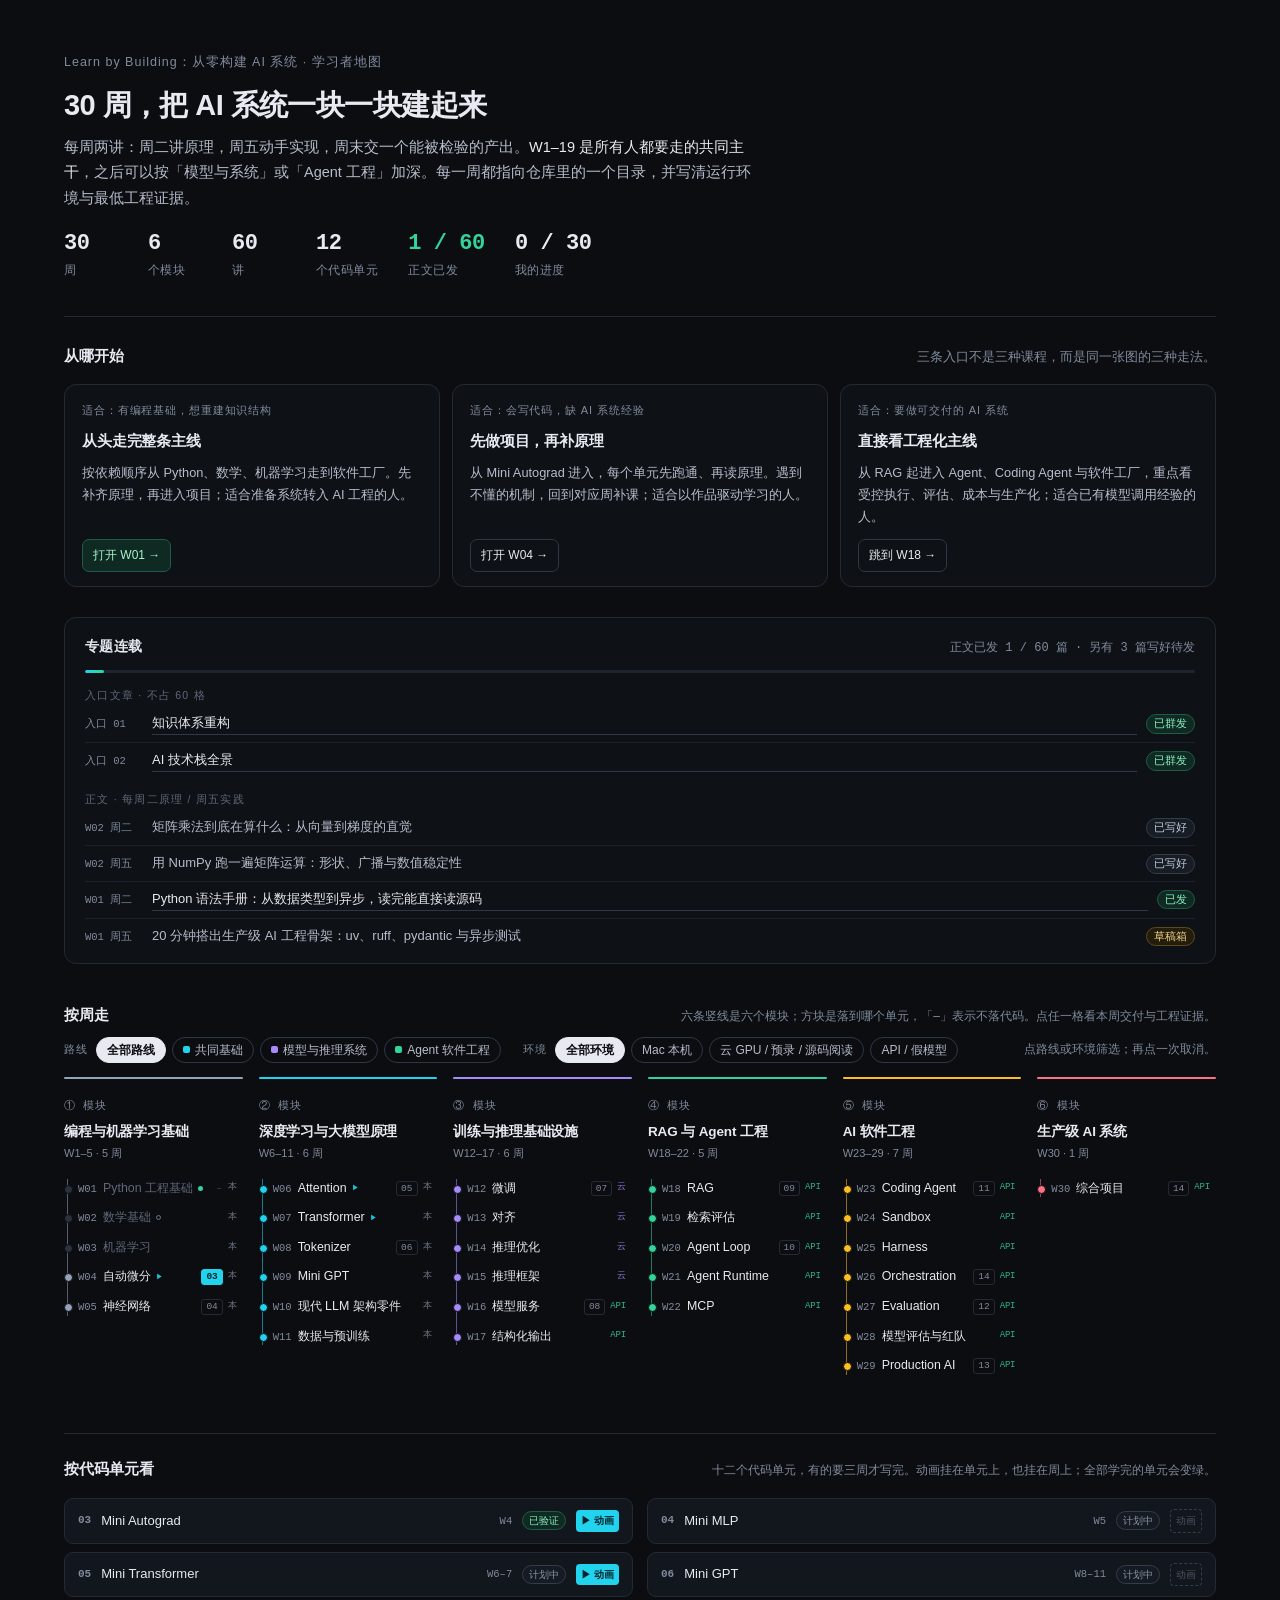
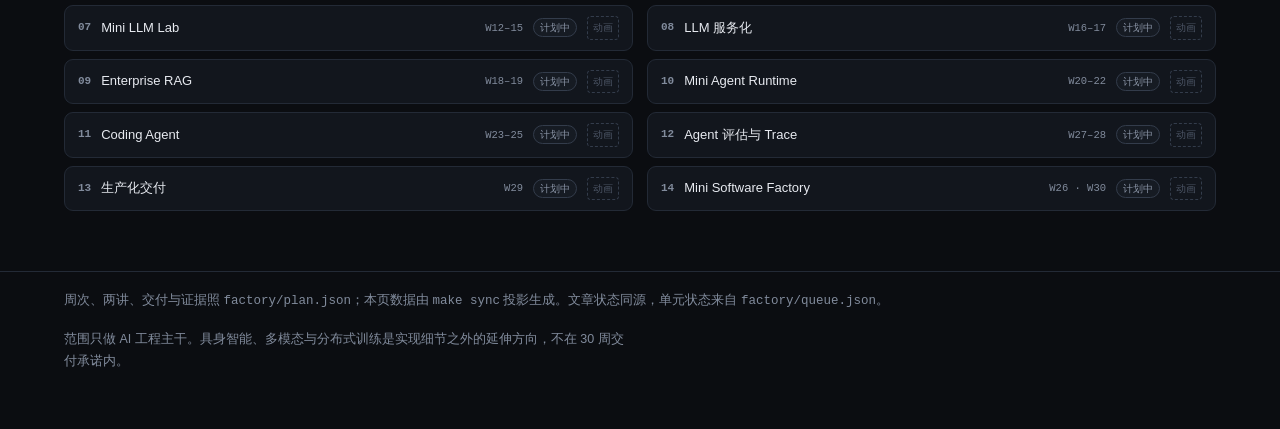
==== commit 7c86d19a: "修正课程地图底部布局" ====
--- a/index.html
+++ b/index.html
@@ -133,7 +133,7 @@
 .row.done .t::before{content:"";display:inline-block;width:5px;height:5px;border-radius:50%;background:var(--ok);margin-right:6px;vertical-align:middle;opacity:.9}
 
 /* 单元轨道 */
-.unitsec{margin:52px 0 0}
+.unitsec{margin-top:52px}
 .uh{display:flex;justify-content:space-between;align-items:baseline;gap:12px;border-top:1px solid var(--line);padding-top:22px;margin-bottom:4px}
 .uh h2{font-size:15px;font-weight:600;margin:0;white-space:nowrap}
 .uh .p{font-size:12px;color:var(--muted);max-width:520px;text-align:right}
@@ -234,6 +234,7 @@
   .pair{grid-template-columns:1fr}
   .drawer{padding:22px 18px 40px}
   .row .e{display:none}
+  .ucard .nm{white-space:normal;overflow-wrap:anywhere}
 }
 @media(prefers-reduced-motion:reduce){
   html{scroll-behavior:auto}
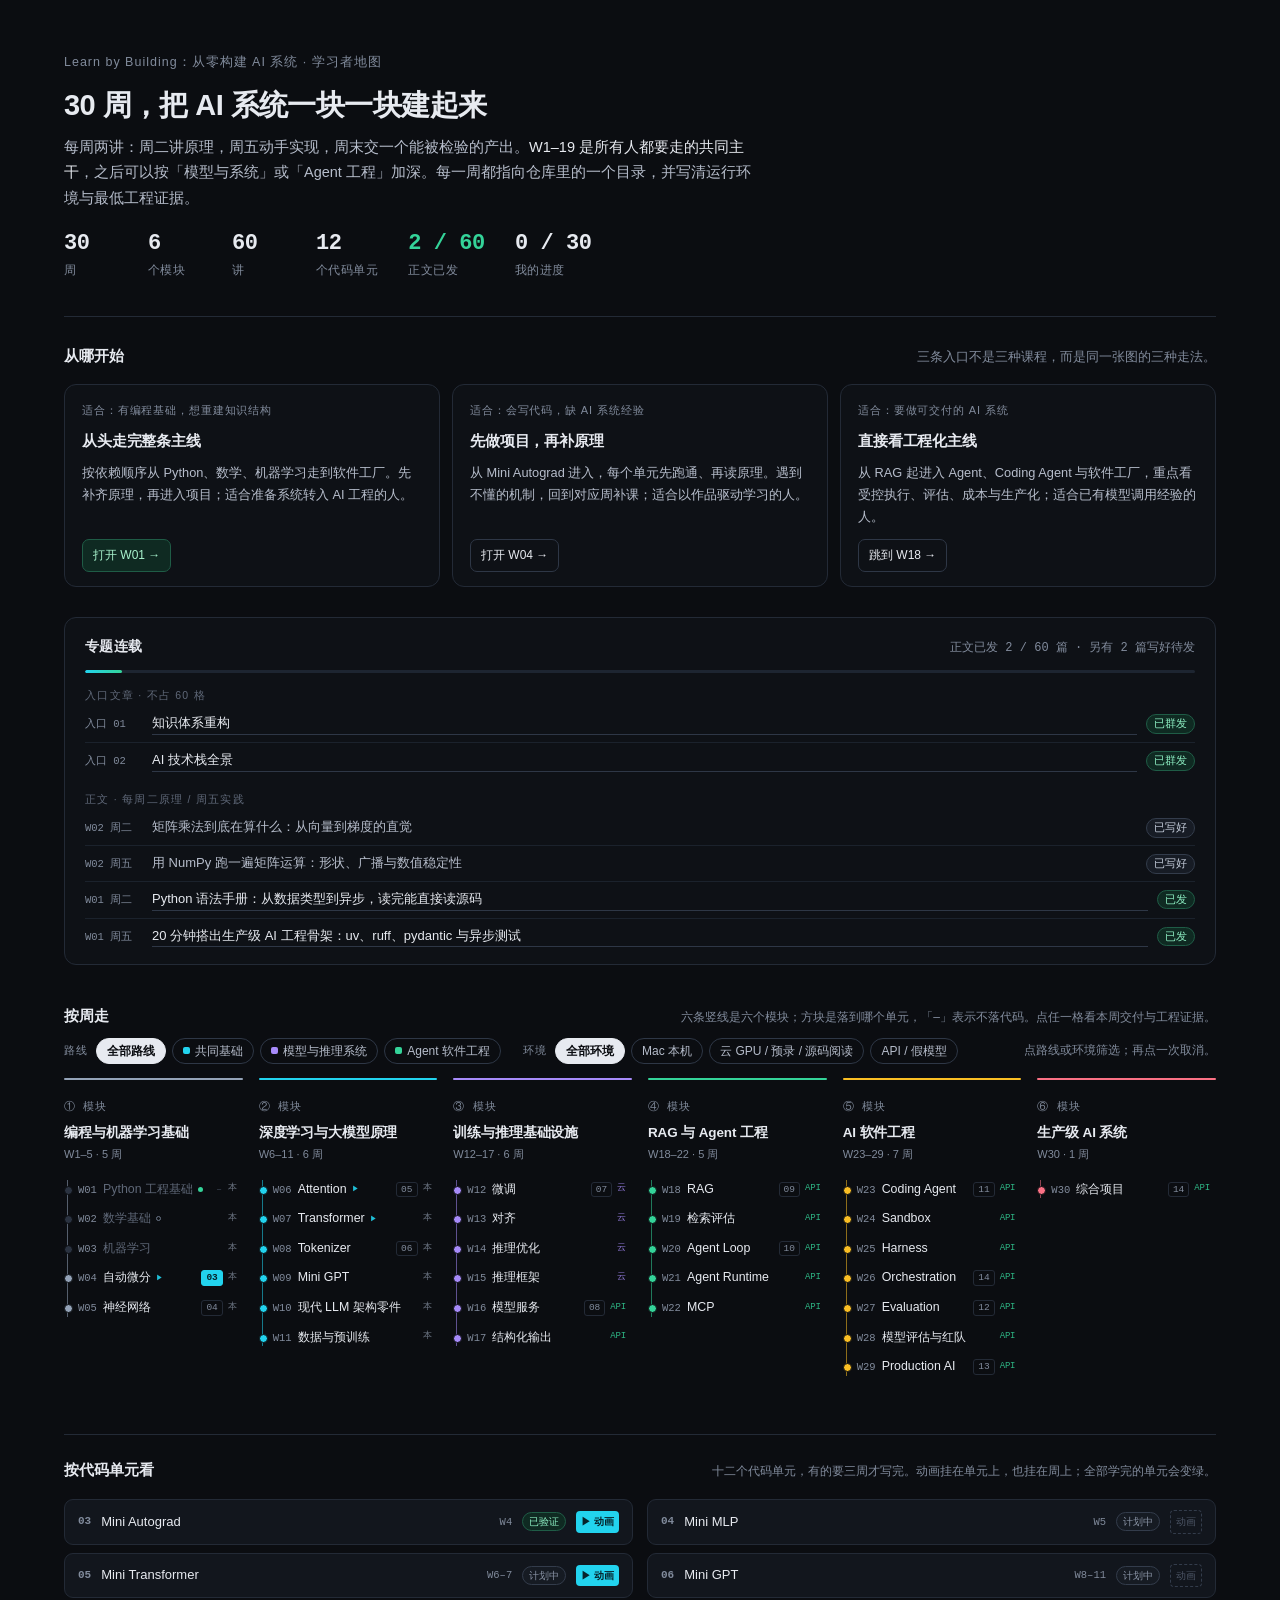
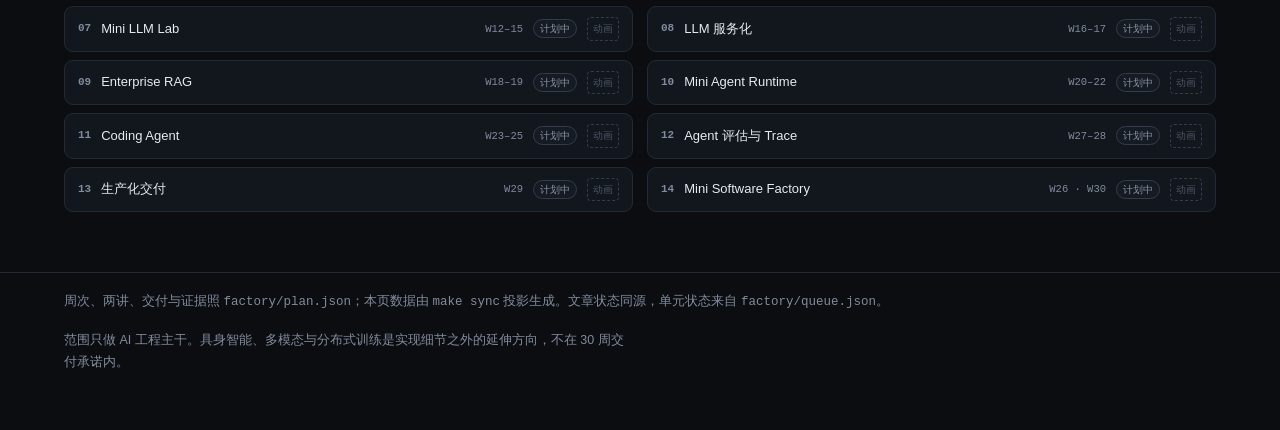
==== commit 5eb56c31: "同步第 1 周实战篇发布状态" ====
--- a/index.html
+++ b/index.html
@@ -349,7 +349,7 @@
 ];
 
 const WEEKS = [
-  {w:1, m:'m1', t:'Python 工程基础', th:'Python 语法与惯用法全览：读到能读源码', pr:'搭建可测试的 LLM 客户端工程骨架', ac:'可运行项目骨架（含离线单测）', env:'local', proof:'pytest 全绿，测试注入 dummy key、不依赖真实 API key；ruff 与 mypy 通过；未配置 key 时启动报 ValidationError。', p:[{s:'theory', t:'Python 语法手册：从数据类型到异步，读完能直接读源码', st:'live', url:'https://mp.weixin.qq.com/s?__biz=MzYyNDcwNzQzMg==&mid=2247484901&idx=1&sn=e11b66ea460ec1680c7d186e06a924df'}, {s:'practice', t:'20 分钟搭出生产级 AI 工程骨架：uv、ruff、pydantic 与异步测试', st:'draft'}], u:null},
+  {w:1, m:'m1', t:'Python 工程基础', th:'Python 语法与惯用法全览：读到能读源码', pr:'搭建可测试的 LLM 客户端工程骨架', ac:'可运行项目骨架（含离线单测）', env:'local', proof:'pytest 全绿，测试注入 dummy key、不依赖真实 API key；ruff 与 mypy 通过；未配置 key 时启动报 ValidationError。', p:[{s:'theory', t:'Python 语法手册：从数据类型到异步，读完能直接读源码', st:'live', url:'https://mp.weixin.qq.com/s?__biz=MzYyNDcwNzQzMg==&mid=2247484901&idx=1&sn=e11b66ea460ec1680c7d186e06a924df'}, {s:'practice', t:'20 分钟搭出生产级 AI 工程骨架：uv、ruff、pydantic 与异步测试', st:'live', url:'https://mp.weixin.qq.com/s?__biz=MzYyNDcwNzQzMg==&mid=2247484975&idx=1&sn=a8c9a010075214cd001a269d55f9d2fe&chksm=f0321428c7459d3e93bce70ff57c8bc8311e69711019354d5e071055724b2c1afac4872ac49a#rd'}], u:null},
   {w:2, m:'m1', t:'数学基础', th:'向量、矩阵与梯度直觉', pr:'用 NumPy 实现矩阵运算实验', ac:'数值实验 Notebook', env:'local', proof:'矩阵乘法与梯度数值能对上手算；Notebook 从空环境可重跑。', p:[{s:'theory', t:'矩阵乘法到底在算什么：从向量到梯度的直觉', st:'written'}, {s:'practice', t:'用 NumPy 跑一遍矩阵运算：形状、广播与数值稳定性', st:'written'}], u:null},
   {w:3, m:'m1', t:'机器学习', th:'线性回归与梯度下降', pr:'从零训练线性回归', ac:'loss 曲线与预测', env:'local', proof:'固定种子下 loss 曲线可复现；训练集与测试集指标分开报告。', u:null},
   {w:4, m:'m1', t:'自动微分', th:'计算图与链式法则', pr:'实现 Mini Autograd', ac:'自动求导测试', env:'local', proof:'数值微分对拍通过；同一计算图连续两次运行结果逐字节一致。', u:'03'},
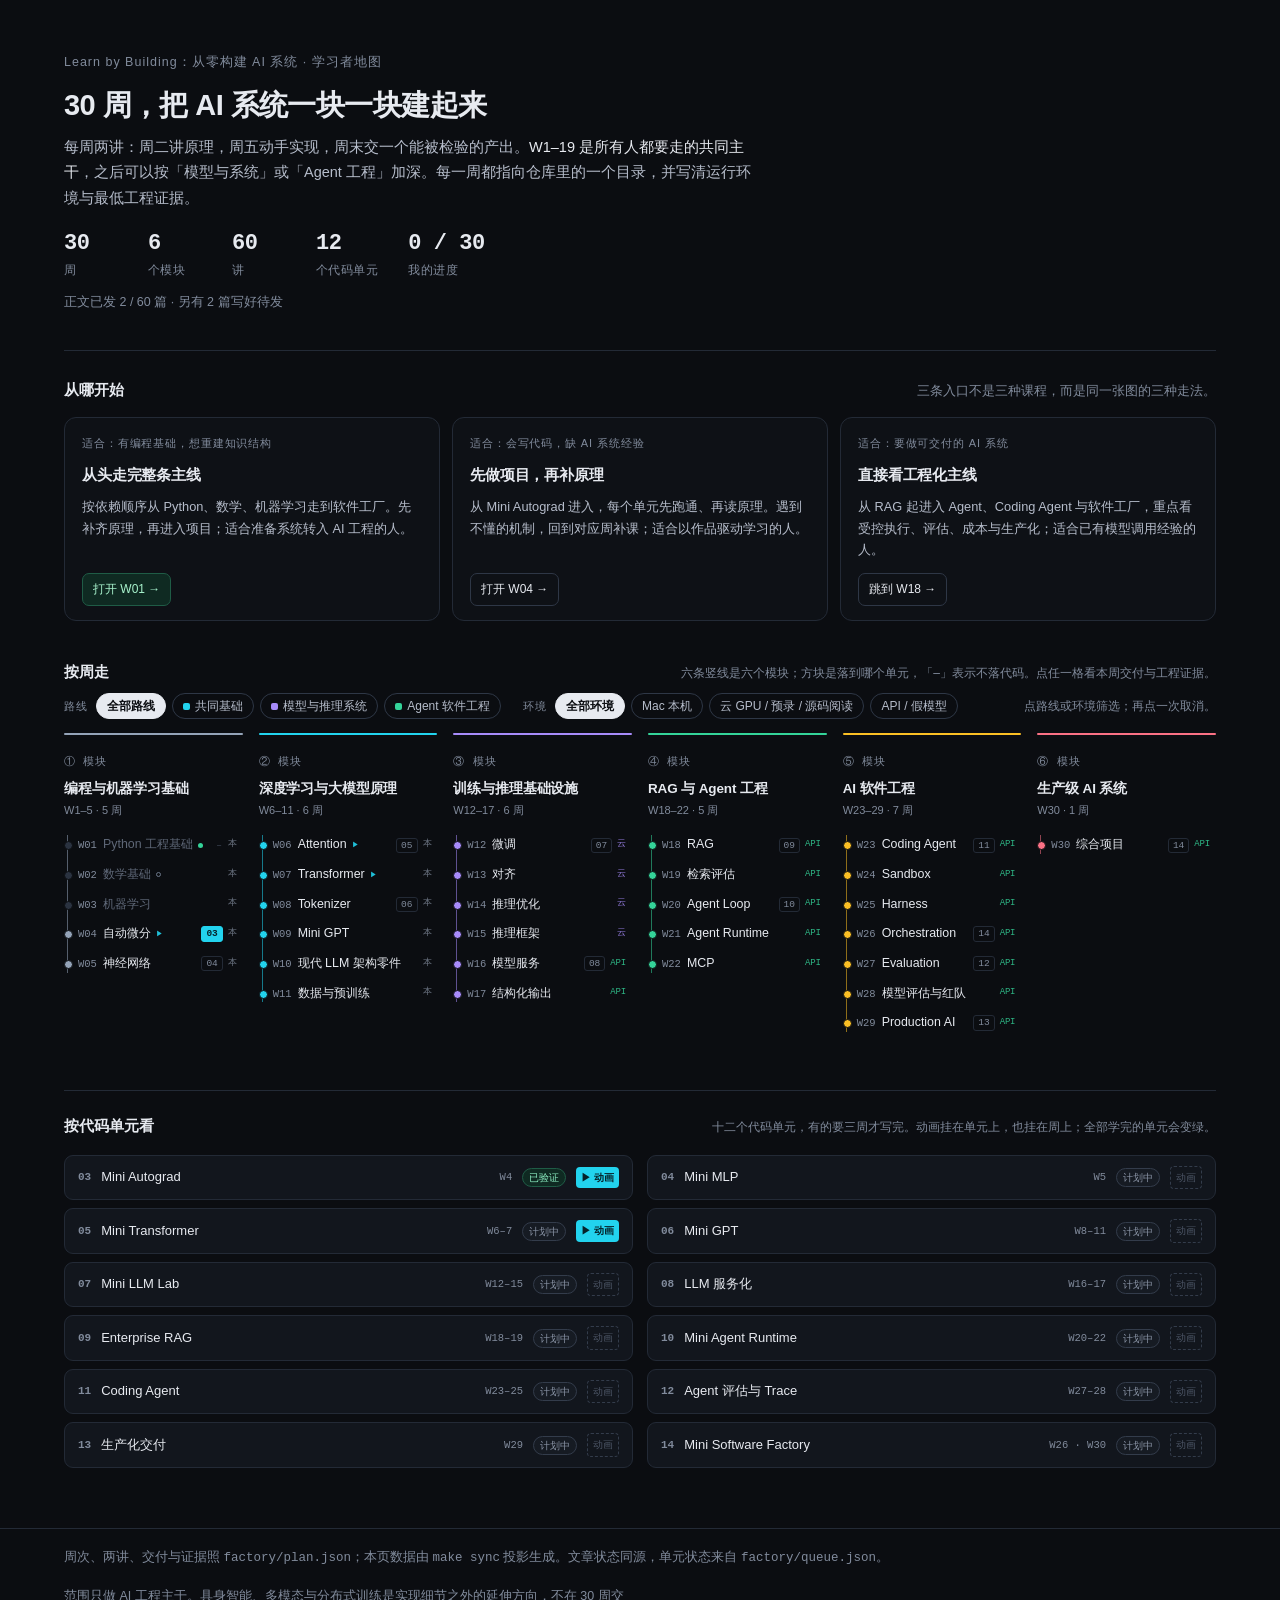
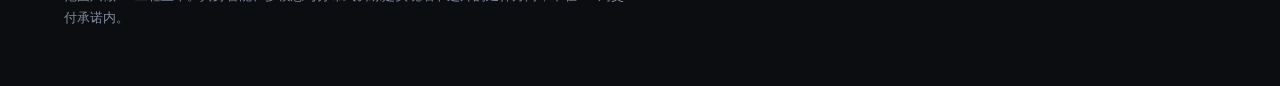
==== commit 775dc500: "精简路线图发布看板" ====
--- a/index.html
+++ b/index.html
@@ -34,6 +34,7 @@
 .stat .v{font:600 22px/1 ui-monospace,monospace;letter-spacing:-.02em;color:var(--ink)}
 .stat .v.ok{color:var(--ok)}
 .stat .k{font-size:11.5px;color:var(--muted);margin-top:5px;letter-spacing:.04em}
+.publication-summary{margin:12px 0 0;font-size:12.5px;color:var(--muted)}
 .resume{display:flex;align-items:center;gap:14px;flex-wrap:wrap;margin:20px 0 0}
 .resume[hidden]{display:none}
 .resume button{cursor:pointer}
@@ -58,23 +59,7 @@
 .ecard .go.primary{background:#0f2a22;border-color:#1f5c46;color:#a8f3cd}
 .ecard .go.primary:hover{border-color:#2f8a68}
 
-/* 连载进度 */
-.serial{margin:30px 0 0;border:1px solid var(--line);border-radius:12px;background:var(--bg2);padding:16px 20px 10px}
-.lv-top{display:flex;justify-content:space-between;align-items:baseline;gap:12px;flex-wrap:wrap}
-.lv-top h2{font-size:14px;font-weight:600;margin:0;letter-spacing:.02em;white-space:nowrap}
-.lv-n{font:400 12px/1.4 ui-monospace,monospace;color:var(--muted);text-align:right}
-.lv-bar{height:3px;border-radius:2px;background:#1d2531;margin:11px 0 2px;overflow:hidden}
-.lv-bar i{display:block;height:100%;width:0;background:linear-gradient(90deg,#22d3ee,#34d399);border-radius:2px;transition:width .5s}
-.lv-list{margin-top:2px}
-.lv-grp{font-size:10.5px;letter-spacing:.12em;color:#5f6878;padding:11px 0 2px}
-.lv-item{display:flex;align-items:baseline;gap:9px;padding:7px 0;border-top:1px solid #1b222c;font-size:13px;line-height:1.6}
-.lv-grp + .lv-item{border-top:0}
-.lv-item .w{font:500 10.5px/1 ui-monospace,monospace;color:var(--muted);flex:none;width:58px;padding-top:3px}
-.lv-item .tt{flex:1;min-width:0;color:var(--ink2)}
-.lv-item a.tt{color:var(--ink);text-decoration:none;border-bottom:1px solid #2e3746}
-.lv-item a.tt:hover{border-color:#22d3ee;color:#a5f3fc}
-.lv-more{margin:8px 0 4px;background:none;border:1px dashed var(--line2);color:var(--muted);border-radius:7px;padding:5px 10px;font-size:12px;cursor:pointer}
-.lv-more:hover{color:var(--ink2);border-color:#3c4757}
+/* 文章状态 */
 .st{font-size:10.5px;line-height:1.5;padding:1px 7px;border-radius:999px;flex:none;white-space:nowrap}
 .st.live{color:#8ef0c4;background:#0f2a22;border:1px solid #1f5c46}
 .st.draft{color:#f3d68a;background:#241d0c;border:1px solid #5c4a1f}
@@ -238,7 +223,7 @@
 }
 @media(prefers-reduced-motion:reduce){
   html{scroll-behavior:auto}
-  .row,.fchip,.ucard,.drawer,.scrim,.lv-bar i{transition:none}
+  .row,.fchip,.ucard,.drawer,.scrim{transition:none}
 }
 </style>
 </head>
@@ -249,6 +234,8 @@
   <h1>30 周，把 AI 系统一块一块建起来</h1>
   <p class="lead">每周两讲：周二讲原理，周五动手实现，周末交一个能被检验的产出。<b>W1–19 是所有人都要走的共同主干</b>，之后可以按「模型与系统」或「Agent 工程」加深。每一周都指向仓库里的一个目录，并写清运行环境与最低工程证据。</p>
   <div class="stats" id="stats"></div>
+  <!-- 临时发布看板，正式上线前移除 -->
+  <p class="publication-summary" id="publication-summary"></p>
   <div class="resume" id="resume" hidden>
     <button id="resume-btn" type="button">继续上次：<b id="resume-t"></b> →</button>
     <button id="reset-done" class="linkbtn" type="button">清空我的进度</button>
@@ -281,17 +268,6 @@
         <button class="go" type="button" id="go-agent">跳到 W18 →</button>
       </div>
     </div>
-  </section>
-</div>
-
-<div class="wrap">
-  <section class="serial" aria-labelledby="lv-h">
-    <div class="lv-top">
-      <h2 id="lv-h">专题连载</h2>
-      <span class="lv-n" id="lv-n"></span>
-    </div>
-    <div class="lv-bar" aria-hidden="true"><i id="lv-fill"></i></div>
-    <div class="lv-list" id="lv-list"></div>
   </section>
 </div>
 
@@ -449,7 +425,6 @@
 
 /* ===== 文章状态 ===== */
 const SLOTS = WEEKS.length * 2;
-const POSTS = WEEKS.flatMap(x => (x.p || []).map(p => ({...p, w:x.w})));
 const ST_TEXT = {live:'已发', draft:'草稿箱', written:'已写好', planned:'未写'};
 const slotOf = (x, s) => (x.p || []).find(p => p.s === s || p.s === 'both');
 const markOf = x => {
@@ -459,8 +434,6 @@
   if (ps.length) return 'written';
   return '';
 };
-const livePosts = POSTS.filter(p => p.st === 'live');
-const pendingPosts = POSTS.filter(p => p.st === 'draft' || p.st === 'written');
 
 /* ===== 头部统计 ===== */
 function renderStats(){
@@ -470,7 +443,6 @@
     [MODULES.length, '个模块', ''],
     [SLOTS, '讲', ''],
     [UNITS.length, '个代码单元', ''],
-    [`${livePosts.length} / ${SLOTS}`, '正文已发', '#34d399'],
     [`${done} / ${WEEKS.length}`, '我的进度', done ? '#34d399' : '']
   ].map(([v, k, c]) => `<div class="stat"><div class="v"${c ? ` style="color:${c}"` : ''}>${v}</div><div class="k">${k}</div></div>`).join('');
 
@@ -482,52 +454,6 @@
   } else {
     resume.hidden = true;
   }
-}
-
-/* ===== 连载区 ===== */
-let serialOpen = false;
-function renderSerial(){
-  const list = $('#lv-list');
-  const pct = SLOTS ? (livePosts.length / SLOTS * 100).toFixed(1) : 0;
-  $('#lv-fill').style.width = pct + '%';
-  $('#lv-n').textContent =
-    `正文已发 ${livePosts.length} / ${SLOTS} 篇` +
-    (pendingPosts.length ? ` · 另有 ${pendingPosts.length} 篇写好待发` : '');
-
-  let html = '<div class="lv-grp">入口文章 · 不占 60 格</div>';
-  if (!INTRO.length) {
-    html += `<div class="lv-item"><span class="w">—</span><span class="tt" style="color:#5b6577">未登记</span></div>`;
-  }
-  INTRO.forEach(i => {
-    html += `<div class="lv-item"><span class="w">入口 ${i.no}</span>` +
-      (i.article
-        ? `<a class="tt" href="${esc(i.article)}" target="_blank" rel="noopener">${esc(i.name)}</a><span class="st live">已群发</span>`
-        : `<span class="tt">${esc(i.name)}</span><span class="st ${i.stage === 'shipped' ? 'live' : 'draft'}">${i.stage === 'shipped' ? '已群发' : '草稿箱待发'}</span>`) +
-      `</div>`;
-  });
-
-  html += '<div class="lv-grp">正文 · 每周二原理 / 周五实践</div>';
-  if (!POSTS.length) {
-    html += `<div class="lv-item"><span class="w">—</span><span class="tt" style="color:#5b6577">正文还没登记。写好的稿子先排在这里，发出后变成链接。</span></div>`;
-    list.innerHTML = html;
-    return;
-  }
-  const sorted = POSTS.slice().sort((a, b) => b.w - a.w || (a.s === 'theory' ? -1 : 1));
-  const shown = serialOpen ? sorted : sorted.slice(0, 8);
-  shown.forEach(p => {
-    const tag = p.s === 'both' ? '一篇' : p.s === 'theory' ? '周二' : '周五';
-    html += `<div class="lv-item"><span class="w">W${pad(p.w)} ${tag}</span>` +
-      (p.url
-        ? `<a class="tt" href="${esc(p.url)}" target="_blank" rel="noopener">${esc(p.t)}</a><span class="st live">已发</span>`
-        : `<span class="tt">${esc(p.t)}</span><span class="st ${p.st}">${ST_TEXT[p.st] || '未写'}</span>`) +
-      `</div>`;
-  });
-  if (sorted.length > 8) {
-    html += `<button class="lv-more" type="button" id="lv-more">${serialOpen ? '收起' : `展开全部 ${sorted.length} 篇`}</button>`;
-  }
-  list.innerHTML = html;
-  const more = $('#lv-more');
-  if (more) more.addEventListener('click', () => { serialOpen = !serialOpen; renderSerial(); });
 }
 
 /* ===== 筛选 ===== */
@@ -843,7 +769,14 @@
 
 /* ===== 启动 ===== */
 renderStats();
-renderSerial();
+
+// 临时发布看板，正式上线前移除。
+const posts = WEEKS.flatMap(w => w.p || []);
+const published = posts.filter(p => p.st === 'live').length;
+const pending = posts.filter(p => p.st === 'draft' || p.st === 'written').length;
+$('#publication-summary').textContent = `正文已发 ${published} / ${SLOTS} 篇` +
+  (pending ? ` · 另有 ${pending} 篇写好待发` : '');
+
 renderFilters();
 renderGrid();
 renderUnits();
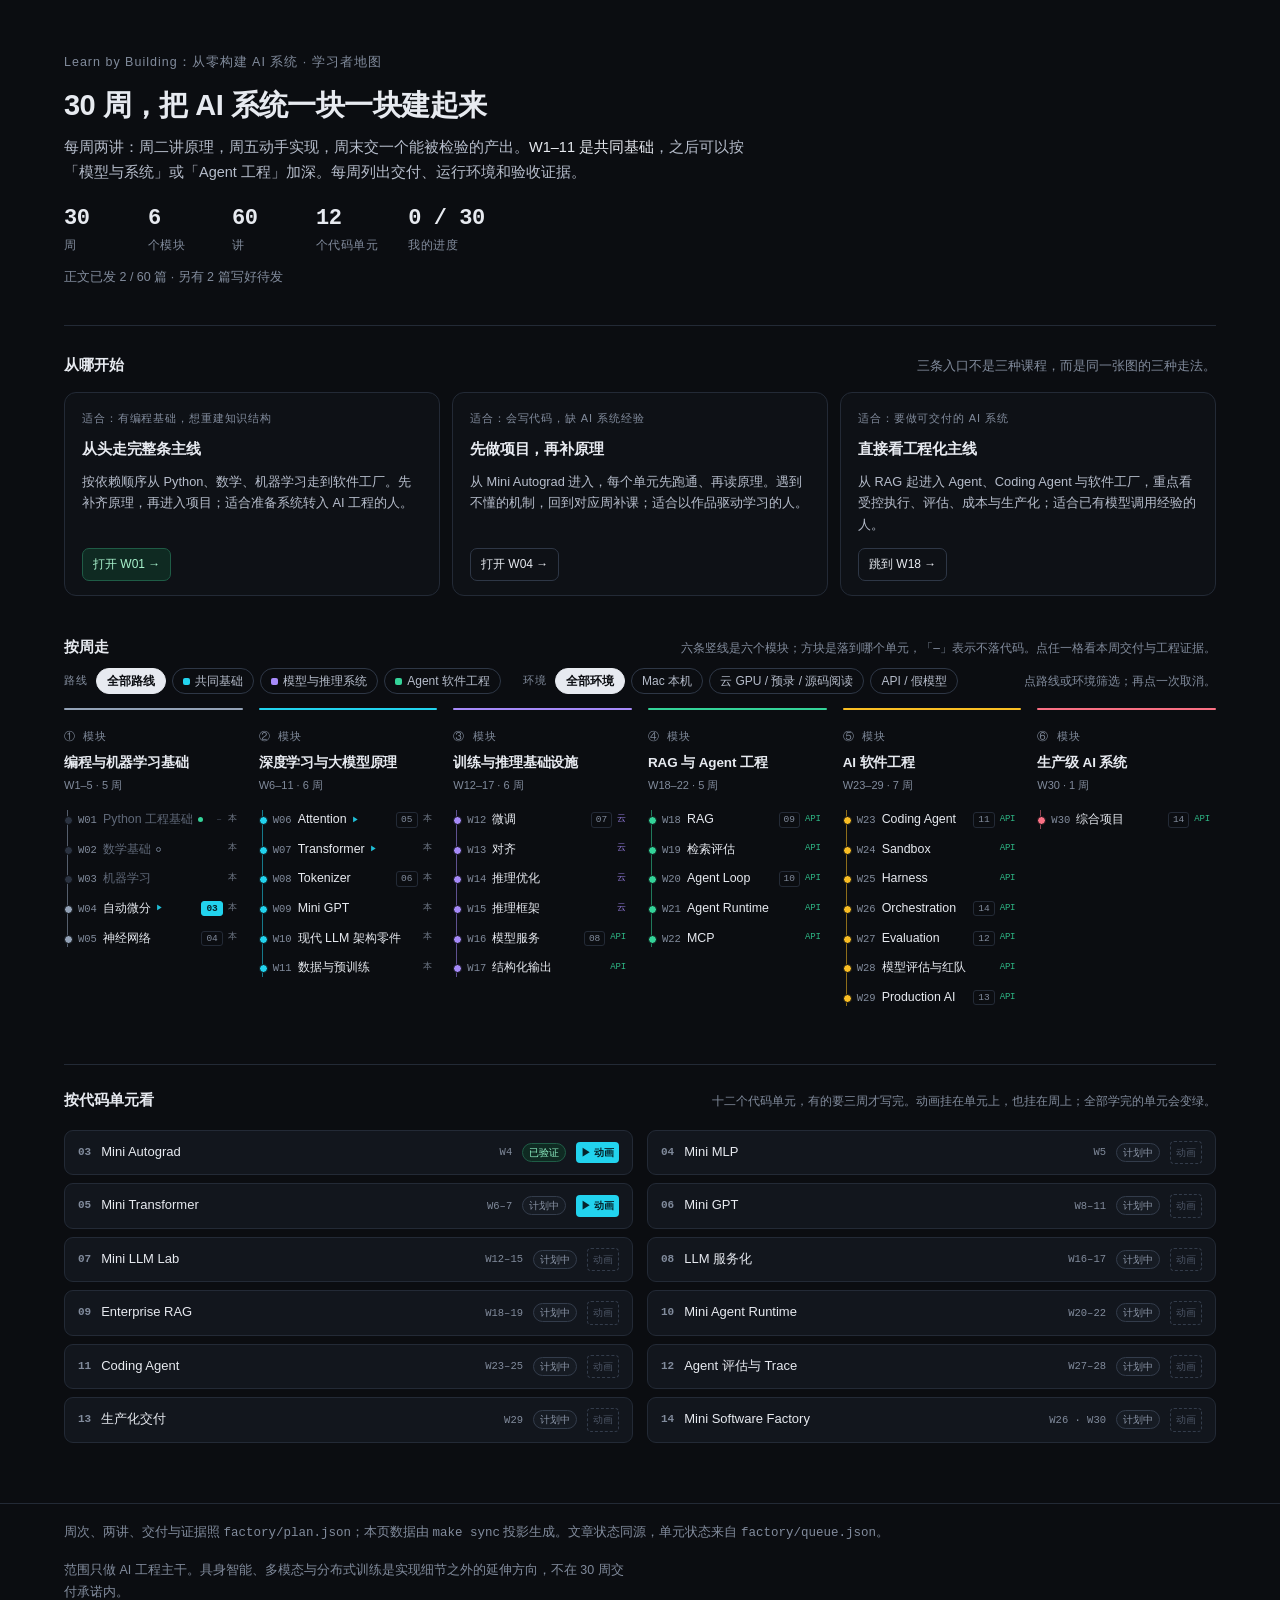
==== commit cb767b18: "发布地图的实战入口与学习进度" ====
--- a/index.html
+++ b/index.html
@@ -38,7 +38,8 @@
 .resume{display:flex;align-items:center;gap:14px;flex-wrap:wrap;margin:20px 0 0}
 .resume[hidden]{display:none}
 .resume button{cursor:pointer}
-#resume-btn{display:inline-flex;align-items:center;gap:8px;background:#0f2a22;border:1px solid #1f5c46;color:#a8f3cd;border-radius:9px;padding:7px 13px;font-size:13px}
+#resume-btn{display:inline-flex;align-items:center;gap:8px;background:#0f2a22;border:1px solid #1f5c46;color:#a8f3cd;border-radius:9px;padding:7px 13px;font-size:13px;text-decoration:none}
+#resume-btn[hidden]{display:none}
 #resume-btn:hover{border-color:#2f8a68}
 #resume-btn b{font-weight:600;color:#e7eaf0}
 .linkbtn{background:none;border:0;color:var(--muted);font-size:12px;text-decoration:underline;text-underline-offset:3px;padding:2px}
@@ -176,7 +177,14 @@
 .fld .lb{font-size:11px;letter-spacing:.1em;color:var(--muted);margin-bottom:6px}
 .fld p{margin:0;font-size:14px;color:var(--ink2);line-height:1.75}
 .fld .val{font-size:14px;color:var(--ink);background:var(--panel2);border-left:2px solid var(--ok);border-radius:0 6px 6px 0;padding:7px 12px}
-.fld .val.proof{border-left-color:#22d3ee;color:var(--ink2);font-size:13.5px;line-height:1.7}
+.checks{display:grid;gap:6px}
+.checks label{display:flex;align-items:baseline;gap:8px;font-size:13.5px;color:var(--ink2);cursor:pointer}
+.checks input{flex:none;margin:0;accent-color:var(--ok)}
+.lab .acts{flex-direction:row;flex-wrap:wrap}
+.lab details{margin-top:8px;color:var(--ink2);font-size:13px}
+.lab summary{cursor:pointer;color:#a5f3fc}
+.lab details p{margin-top:6px;font-size:13px}
+.lab pre{margin:8px 0 0;padding:10px 12px;background:var(--bg);border-radius:6px;overflow:auto;font-size:12px;white-space:pre-wrap;overflow-wrap:anywhere}
 .fld .envline{font-size:13.5px;color:var(--ink2);line-height:1.7}
 .fld .envline b{color:var(--ink);font-weight:500}
 .donebtn{display:flex;justify-content:space-between;align-items:center;gap:12px;width:100%;
@@ -232,12 +240,12 @@
 <header class="top"><div class="wrap">
   <div class="crumb">Learn by Building：从零构建 AI 系统 · 学习者地图</div>
   <h1>30 周，把 AI 系统一块一块建起来</h1>
-  <p class="lead">每周两讲：周二讲原理，周五动手实现，周末交一个能被检验的产出。<b>W1–19 是所有人都要走的共同主干</b>，之后可以按「模型与系统」或「Agent 工程」加深。每一周都指向仓库里的一个目录，并写清运行环境与最低工程证据。</p>
+  <p class="lead">每周两讲：周二讲原理，周五动手实现，周末交一个能被检验的产出。<b id="foundation">共同基础</b>，之后可以按「模型与系统」或「Agent 工程」加深。每周列出交付、运行环境和验收证据。</p>
   <div class="stats" id="stats"></div>
   <!-- 临时发布看板，正式上线前移除 -->
   <p class="publication-summary" id="publication-summary"></p>
   <div class="resume" id="resume" hidden>
-    <button id="resume-btn" type="button">继续上次：<b id="resume-t"></b> →</button>
+    <a id="resume-btn" href="#w1"><span id="resume-action">继续学习</span><b id="resume-t"></b> →</a>
     <button id="reset-done" class="linkbtn" type="button">清空我的进度</button>
   </div>
 </div></header>
@@ -265,7 +273,7 @@
         <span class="who">适合：要做可交付的 AI 系统</span>
         <h3>直接看工程化主线</h3>
         <p>从 RAG 起进入 Agent、Coding Agent 与软件工厂，重点看受控执行、评估、成本与生产化；适合已有模型调用经验的人。</p>
-        <button class="go" type="button" id="go-agent">跳到 W18 →</button>
+        <button class="go" type="button" data-open="18" data-track="agent">跳到 W18 →</button>
       </div>
     </div>
   </section>
@@ -325,9 +333,9 @@
 ];
 
 const WEEKS = [
-  {w:1, m:'m1', t:'Python 工程基础', th:'Python 语法与惯用法全览：读到能读源码', pr:'搭建可测试的 LLM 客户端工程骨架', ac:'可运行项目骨架（含离线单测）', env:'local', proof:'pytest 全绿，测试注入 dummy key、不依赖真实 API key；ruff 与 mypy 通过；未配置 key 时启动报 ValidationError。', p:[{s:'theory', t:'Python 语法手册：从数据类型到异步，读完能直接读源码', st:'live', url:'https://mp.weixin.qq.com/s?__biz=MzYyNDcwNzQzMg==&mid=2247484901&idx=1&sn=e11b66ea460ec1680c7d186e06a924df'}, {s:'practice', t:'20 分钟搭出生产级 AI 工程骨架：uv、ruff、pydantic 与异步测试', st:'live', url:'https://mp.weixin.qq.com/s?__biz=MzYyNDcwNzQzMg==&mid=2247484975&idx=1&sn=a8c9a010075214cd001a269d55f9d2fe&chksm=f0321428c7459d3e93bce70ff57c8bc8311e69711019354d5e071055724b2c1afac4872ac49a#rd'}], u:null},
-  {w:2, m:'m1', t:'数学基础', th:'向量、矩阵与梯度直觉', pr:'用 NumPy 实现矩阵运算实验', ac:'数值实验 Notebook', env:'local', proof:'矩阵乘法与梯度数值能对上手算；Notebook 从空环境可重跑。', p:[{s:'theory', t:'矩阵乘法到底在算什么：从向量到梯度的直觉', st:'written'}, {s:'practice', t:'用 NumPy 跑一遍矩阵运算：形状、广播与数值稳定性', st:'written'}], u:null},
-  {w:3, m:'m1', t:'机器学习', th:'线性回归与梯度下降', pr:'从零训练线性回归', ac:'loss 曲线与预测', env:'local', proof:'固定种子下 loss 曲线可复现；训练集与测试集指标分开报告。', u:null},
+  {w:1, m:'m1', t:'Python 工程基础', th:'Python 语法与惯用法全览：读到能读源码', pr:'搭建可测试的 LLM 客户端工程骨架', ac:'可运行项目骨架（含离线单测）', env:'local', proof:'pytest 全绿，测试注入 dummy key、不依赖真实 API key；ruff 与 mypy 通过；未配置 key 时启动报 ValidationError。', p:[{s:'theory', t:'Python 语法手册：从数据类型到异步，读完能直接读源码', st:'live', url:'https://mp.weixin.qq.com/s?__biz=MzYyNDcwNzQzMg==&mid=2247484901&idx=1&sn=e11b66ea460ec1680c7d186e06a924df'}, {s:'practice', t:'20 分钟搭出生产级 AI 工程骨架：uv、ruff、pydantic 与异步测试', st:'live', url:'https://mp.weixin.qq.com/s?__biz=MzYyNDcwNzQzMg==&mid=2247484975&idx=1&sn=a8c9a010075214cd001a269d55f9d2fe&chksm=f0321428c7459d3e93bce70ff57c8bc8311e69711019354d5e071055724b2c1afac4872ac49a#rd'}], u:null, detail:{"unit_label": "00-prerequisites/01-python-starter", "lab": {"label": "下载离线测试工程", "file": "python-starter.zip", "setup": "准备 Python 3.12 和 uv。解压后进入 python-starter 目录，再运行下面的命令。", "command": "uv sync --locked --extra dev\nuv run --no-sync pytest -q\nuv run --no-sync ruff check .\nuv run --no-sync mypy src"}, "checks": ["离线运行 7 条测试，全数通过。", "测试使用模拟响应，缺少 API Key 时得到 ValidationError。", "Ruff 和 mypy 检查均通过。"]}},
+  {w:2, m:'m1', t:'数学基础', th:'向量、矩阵与梯度直觉', pr:'用 NumPy 实现矩阵运算实验', ac:'数值实验 Notebook', env:'local', proof:'矩阵乘法与梯度数值能对上手算；Notebook 从空环境可重跑。', p:[{s:'theory', t:'矩阵乘法到底在算什么：从向量到梯度的直觉', st:'written'}, {s:'practice', t:'用 NumPy 跑一遍矩阵运算：形状、广播与数值稳定性', st:'written'}], u:null, detail:{"unit_label": "00-prerequisites/02-numpy-math", "lab": {"label": "打开 Notebook", "file": "numpy-math.ipynb", "preview": "https://github.com/aigeekops/building-ai-systems-from-scratch-map/blob/main/labs/numpy-math.ipynb", "setup": "下载 .ipynb，准备 Python 3.12，在文件所在目录运行下面的命令。也可以用支持 Notebook 的编辑器选择此环境后从头运行。", "command": "python3.12 -m venv .venv\nsource .venv/bin/activate\npython -m pip install numpy==2.2.6 ipykernel==6.30.1 nbconvert==7.16.6\npython -m nbconvert --to notebook --execute numpy-math.ipynb --output numpy-math.executed.ipynb"}, "checks": ["矩阵乘积和加偏置的结果均与手算一致。", "解析梯度与中心差分的绝对误差不超过 1e-8。", "从空内核运行 Notebook，全部单元格通过。"]}},
+  {w:3, m:'m1', t:'机器学习', th:'线性回归与梯度下降', pr:'从零训练线性回归', ac:'loss 曲线与预测', env:'local', proof:'固定种子下 loss 曲线可复现；训练集与测试集指标分开报告。', u:null, detail:{"unit_label": "00-prerequisites/03-linear-regression"}},
   {w:4, m:'m1', t:'自动微分', th:'计算图与链式法则', pr:'实现 Mini Autograd', ac:'自动求导测试', env:'local', proof:'数值微分对拍通过；同一计算图连续两次运行结果逐字节一致。', u:'03'},
   {w:5, m:'m1', t:'神经网络', th:'MLP、激活函数与优化器', pr:'实现并训练 Mini MLP', ac:'可复现实验', env:'local', proof:'矩阵实现比标量实现有量级提速；softmax 在极端输入下不溢出。', u:'04'},
   {w:6, m:'m2', t:'Attention', th:'Q/K/V 与注意力计算', pr:'实现 Self-Attention', ac:'张量形状与单测', env:'local', proof:'单头与多头输出形状可对照；掩码写错能被单测抓到。', u:'05'},
@@ -411,15 +419,18 @@
 /* 本机进度：只存 done 周次与最后一次打开的周 */
 const STORE_KEY = 'lbb-map-progress-v1';
 const progress = (() => {
-  try {
-    const raw = JSON.parse(localStorage.getItem(STORE_KEY) || '{}');
-    return {done: new Set(Array.isArray(raw.done) ? raw.done.filter(Number.isInteger) : []),
-            last: Number.isInteger(raw.last) ? raw.last : null};
-  } catch (e) { return {done:new Set(), last:null}; }
+  let stored = {};
+  try { stored = JSON.parse(localStorage.getItem(STORE_KEY) || '{}') || {}; } catch (e) { /* 无存档 */ }
+  return {
+    done: new Set(Array.isArray(stored.done) ? stored.done.filter(w => weekOf(w)) : []),
+    last: weekOf(stored.last)?.w || null,
+    track: TRACKS.some(t => t.id === stored.track) ? stored.track : 'all',
+    checks: stored.checks && typeof stored.checks === 'object' ? stored.checks : {}
+  };
 })();
 function saveProgress(){
   try {
-    localStorage.setItem(STORE_KEY, JSON.stringify({done:[...progress.done].sort((a,b)=>a-b), last:progress.last}));
+    localStorage.setItem(STORE_KEY, JSON.stringify({...progress, done:[...progress.done].sort((a,b)=>a-b)}));
   } catch (e) { /* file:// 或隐私模式下静默降级 */ }
 }
 
@@ -435,6 +446,32 @@
   return '';
 };
 
+const filters = {track:progress.track, env:'all'};
+function routeWeeks(){
+  const track = TRACKS.find(t => t.id === filters.track);
+  return track ? WEEKS.filter(w => track.weeks.includes(w.w)) : WEEKS;
+}
+function adjacentWeek(w, direction){
+  const weeks = routeWeeks();
+  return direction < 0 ? weeks.filter(x => x.w < w).pop() : weeks.find(x => x.w > w);
+}
+function resumeWeek(){
+  const last = weekOf(progress.last);
+  if (!last) return null;
+  const weeks = routeWeeks();
+  if (!weeks.includes(last)) return weeks.find(x => !progress.done.has(x.w));
+  if (!progress.done.has(last.w)) return last;
+  return weeks.find(x => x.w > last.w && !progress.done.has(x.w));
+}
+function resumeLab(week){
+  return week?.detail?.lab?.preview && !slotOf(week, 'practice')?.url ? week.detail.lab : null;
+}
+function rememberWeek(w){
+  progress.last = w;
+  saveProgress();
+  renderStats();
+}
+
 /* ===== 头部统计 ===== */
 function renderStats(){
   const done = progress.done.size;
@@ -446,18 +483,29 @@
     [`${done} / ${WEEKS.length}`, '我的进度', done ? '#34d399' : '']
   ].map(([v, k, c]) => `<div class="stat"><div class="v"${c ? ` style="color:${c}"` : ''}>${v}</div><div class="k">${k}</div></div>`).join('');
 
-  const resume = $('#resume');
-  const last = progress.last ? weekOf(progress.last) : null;
-  if (last) {
-    resume.hidden = false;
-    $('#resume-t').textContent = `W${pad(last.w)} ${last.t}`;
-  } else {
-    resume.hidden = true;
-  }
+  const next = resumeWeek();
+  const resume = $('#resume-btn');
+  $('#resume').hidden = !progress.last;
+  resume.hidden = !next;
+  if (!next) return;
+
+  const lab = resumeLab(next);
+  resume.href = lab?.preview || `#w${next.w}`;
+  resume.target = lab ? '_blank' : '_self';
+  resume.rel = lab ? 'noopener' : '';
+  $('#resume-action').textContent = next.w === progress.last ? '继续学习' : '下一步';
+  $('#resume-t').textContent = `W${pad(next.w)} ${lab ? lab.label : next.t}`;
 }
 
 /* ===== 筛选 ===== */
-const filters = {track:'all', env:'all'};
+function selectTrack(track){
+  filters.track = track;
+  progress.track = track;
+  saveProgress();
+  renderStats();
+  renderFilters();
+  applyFilters();
+}
 function renderFilters(){
   const tf = $('#filters [data-k="track"]');
   const ef = $('#filters [data-k="env"]');
@@ -470,8 +518,9 @@
     b.setAttribute('aria-pressed', String(filters[k] === v));
     b.innerHTML = (color ? `<i style="background:${color}"></i>` : '') + esc(label);
     b.addEventListener('click', () => {
-      filters[k] = filters[k] === v ? 'all' : v;
-      renderFilters(); applyFilters();
+      const selected = filters[k] === v ? 'all' : v;
+      if (k === 'track') selectTrack(selected);
+      else { filters.env = selected; renderFilters(); applyFilters(); }
     });
     return b;
   };
@@ -616,15 +665,22 @@
   if (!x) return;
   if (!drawer.classList.contains('open')) lastFocus = document.activeElement;
   curW = w;
-  if (remember !== false) { progress.last = w; saveProgress(); renderStats(); }
+  if (remember !== false) rememberWeek(w);
 
   const m = modOf(x.m);
   const u = x.u ? U(x.u) : null;
   const env = ENV[x.env] || ENV.local;
-  const prev = x.w > 1 ? weekOf(x.w - 1) : null;
-  const next = x.w < MAXW ? weekOf(x.w + 1) : null;
+  const prev = adjacentWeek(x.w, -1);
+  const next = adjacentWeek(x.w, 1);
   const done = progress.done.has(x.w);
   const tracks = trackOfWeek(x.w);
+  const lab = x.detail?.lab;
+  const labFile = lab ? `labs/${encodeURIComponent(lab.file)}` : '';
+  const checks = x.detail?.checks || [x.proof];
+  const checked = Array.isArray(progress.checks[w]) ? progress.checks[w] : [];
+  const checkItems = checks.map((item, i) =>
+    `<label><input type="checkbox" data-check="${i}"${checked.includes(item) ? ' checked' : ''}>${esc(item)}</label>`
+  ).join('');
 
   const card = (slot, label, fallback) => {
     const p = slotOf(x, slot);
@@ -654,13 +710,27 @@
       <h3 id="drawer-title">${esc(x.t)}</h3>
     </div>
 
+    ${lab ? `<div class="fld lab">
+      <div class="acts">
+        <a class="go" href="${esc(lab.preview || labFile)}" ${lab.preview ? 'target="_blank" rel="noopener"' : 'download'} data-lab>${esc(lab.label)}</a>
+        ${lab.preview ? `<a href="${esc(labFile)}" download data-lab>下载 .ipynb</a>` : ''}
+      </div>
+      <details><summary>运行方法</summary><p>${esc(lab.setup)}</p><pre><code>${esc(lab.command)}</code></pre></details>
+    </div>` : ''}
+
+    <div class="fld"><div class="lb">本周交付</div><div class="val">${esc(x.ac)}</div></div>
+
     <div class="pair">
       ${card('theory', '周二 · 原理篇', x.th)}
       ${card('practice', '周五 · 实践篇', x.pr)}
     </div>
 
-    <div class="fld"><div class="lb">本周交付</div><div class="val">${esc(x.ac)}</div></div>
-    <div class="fld"><div class="lb">最低工程证据 · 拿什么证明不是「看懂了」</div><div class="val proof">${esc(x.proof || '待补')}</div></div>
+    <div class="fld"><div class="lb" id="checks-title">验收自查</div><div class="checks" role="group" aria-labelledby="checks-title">${checkItems}</div></div>
+
+    <button class="donebtn ${done ? 'on' : ''}" type="button" id="donebtn" aria-pressed="${done}">
+      <span>${done ? '已学完 ✓' : '标记这一周学完'}</span>
+      <small>${done ? '再点一次取消' : '只保存在本机浏览器'}</small>
+    </button>
 
     <div class="fld"><div class="lb">运行环境</div>
       <p class="envline"><b>${env.label}</b>：${esc(env.note)}</p>
@@ -669,13 +739,8 @@
     <div class="fld"><div class="lb">落到哪里</div>
       <p>${u
         ? `这一周写进 <span class="mono" style="color:#a5f3fc">units/${esc(u.id)}</span>，覆盖 ${esc(u.wks)}${u.wks.includes('–') ? '（同一目录跨多周）' : ''}。`
-        : `第 1–3 周没有独立代码单元。它们是 <span class="mono" style="color:#a5f3fc">${esc(FIRST_CODE)}</span> 的前置要求，写在该单元的 README「前置要求」里。`}</p>
+        : `前置练习目录 <span class="mono" style="color:#a5f3fc">units/${esc(x.detail?.unit_label || FIRST_CODE)}</span>`}</p>
     </div>
-
-    <button class="donebtn ${done ? 'on' : ''}" type="button" id="donebtn">
-      <span>${done ? '已学完 ✓' : '标记这一周学完'}</span>
-      <small>${done ? '再点一次取消' : '只保存在本机浏览器'}</small>
-    </button>
 
     <div class="fld"><div class="lb">入口</div>
       <div class="acts">
@@ -683,7 +748,7 @@
         ${u && u.anim
           ? `<a class="go" href="${esc(u.anim)}"><span>看动画讲解</span><small>${x.w === 4 ? '反向传播' : x.w === 6 ? 'Attention' : ''} · 一步步</small></a>`
           : `<div class="dis"><span>动画讲解</span><small>未制作</small></div>`}
-        ${u && u.stage !== 'planned'
+        ${lab ? '' : u && u.stage !== 'planned'
           ? `<a href="https://github.com/aigeekops/building-ai-systems-from-scratch/tree/main/units/${esc(u.id)}" target="_blank" rel="noopener"><span>读这一周的代码</span><small>GitHub</small></a>`
           : `<div class="dis"><span>读这一周的代码</span><small>未开工</small></div>`}
       </div>
@@ -697,6 +762,12 @@
   drawer.querySelector('.x').addEventListener('click', () => close());
   drawer.querySelectorAll('[data-w]').forEach(b => b.addEventListener('click', () => open(+b.dataset.w)));
   drawer.querySelector('#donebtn').addEventListener('click', () => toggleDone(x.w));
+  drawer.querySelectorAll('[data-lab]').forEach(link => link.addEventListener('click', () => rememberWeek(w)));
+  const checklist = drawer.querySelector('.checks');
+  checklist.addEventListener('change', () => {
+    progress.checks[w] = [...checklist.querySelectorAll(':checked')].map(input => checks[+input.dataset.check]);
+    saveProgress();
+  });
 
   drawer.classList.add('open');
   drawer.setAttribute('aria-hidden', 'false');
@@ -731,6 +802,7 @@
   if (btn) {
     const on = progress.done.has(w);
     btn.classList.toggle('on', on);
+    btn.setAttribute('aria-pressed', String(on));
     btn.querySelector('span').textContent = on ? '已学完 ✓' : '标记这一周学完';
     btn.querySelector('small').textContent = on ? '再点一次取消' : '只保存在本机浏览器';
   }
@@ -740,10 +812,13 @@
 addEventListener('keydown', e => {
   if (e.key === 'Escape' && drawer.classList.contains('open')) { close(); return; }
   if (!curW) return;
-  if (e.key === 'ArrowRight' && curW < MAXW) { open(curW + 1); return; }
-  if (e.key === 'ArrowLeft' && curW > 1) { open(curW - 1); return; }
+  if (e.key === 'ArrowRight' || e.key === 'ArrowLeft') {
+    const week = adjacentWeek(curW, e.key === 'ArrowRight' ? 1 : -1);
+    if (week) open(week.w);
+    return;
+  }
   if (e.key === 'Tab' && drawer.classList.contains('open')) {
-    const focusables = [...drawer.querySelectorAll('a[href],button:not([disabled])')].filter(n => n.offsetParent !== null);
+    const focusables = [...drawer.querySelectorAll('a[href],button:not([disabled]),input:not([disabled]),summary')].filter(n => n.offsetParent !== null);
     if (!focusables.length) return;
     const first = focusables[0], last = focusables[focusables.length - 1];
     if (e.shiftKey && document.activeElement === first) { e.preventDefault(); last.focus(); }
@@ -754,20 +829,29 @@
 scrim.addEventListener('click', () => close());
 
 /* ===== 入口与筛选按钮 ===== */
-document.querySelectorAll('[data-open]').forEach(b => b.addEventListener('click', () => open(+b.dataset.open)));
-$('#go-agent').addEventListener('click', () => {
-  filters.track = 'agent'; filters.env = 'all';
-  renderFilters(); applyFilters();
-  document.getElementById('grid').scrollIntoView({behavior:'smooth', block:'center'});
+document.querySelectorAll('[data-open]').forEach(b => b.addEventListener('click', () => {
+  filters.env = 'all';
+  selectTrack(b.dataset.track || 'all');
+  open(+b.dataset.open);
+}));
+$('#resume-btn').addEventListener('click', e => {
+  const week = resumeWeek();
+  if (resumeLab(week)) {
+    rememberWeek(week.w);
+    return;
+  }
+  e.preventDefault();
+  if (week) open(week.w);
 });
-$('#resume-btn').addEventListener('click', () => { if (progress.last) open(progress.last); });
 $('#reset-done').addEventListener('click', () => {
   if (!confirm('清空本机的学习进度？只影响这个浏览器，不影响仓库。')) return;
-  progress.done.clear(); progress.last = null;
+  progress.done.clear(); progress.last = null; progress.checks = {};
   saveProgress(); renderStats(); renderGrid(); renderUnits(); applyFilters();
 });
 
 /* ===== 启动 ===== */
+const coreWeeks = TRACKS.find(t => t.id === 'core').weeks;
+$('#foundation').textContent = `W${Math.min(...coreWeeks)}–${Math.max(...coreWeeks)} 是共同基础`;
 renderStats();
 
 // 临时发布看板，正式上线前移除。
